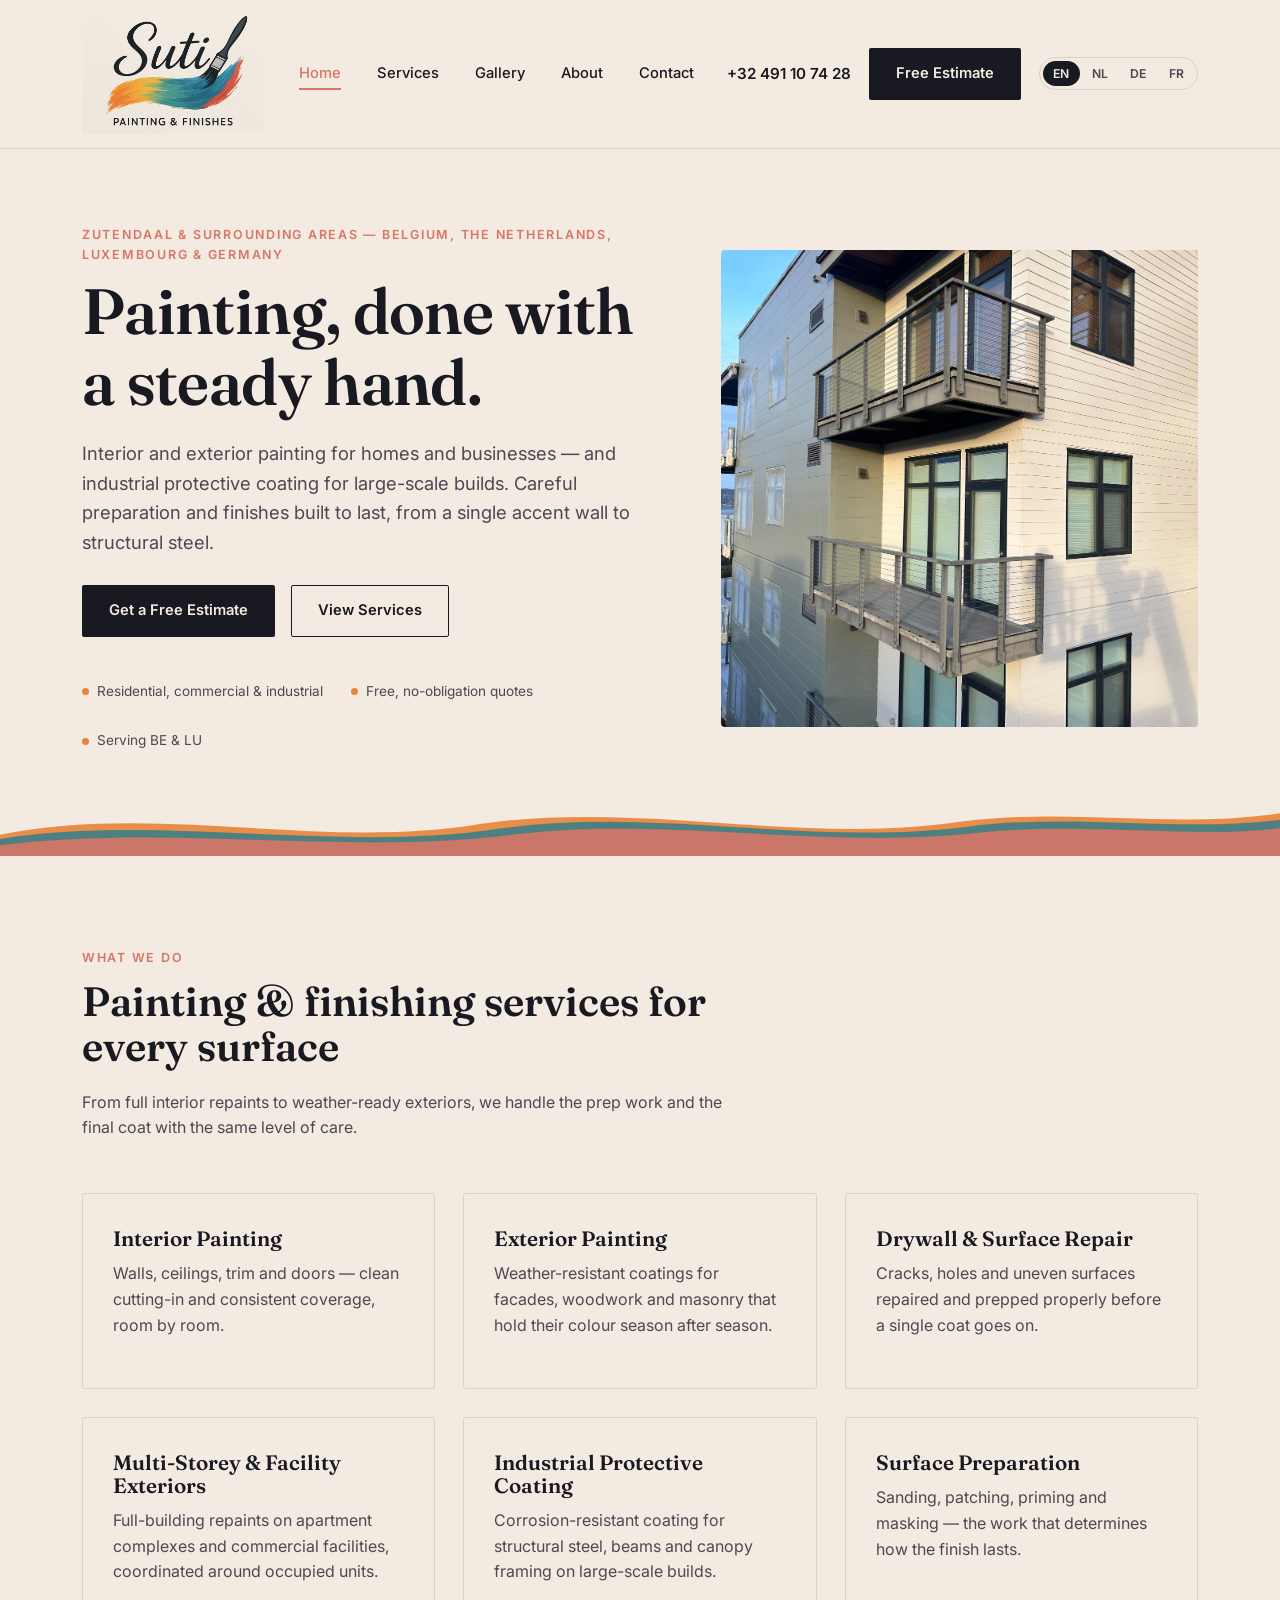
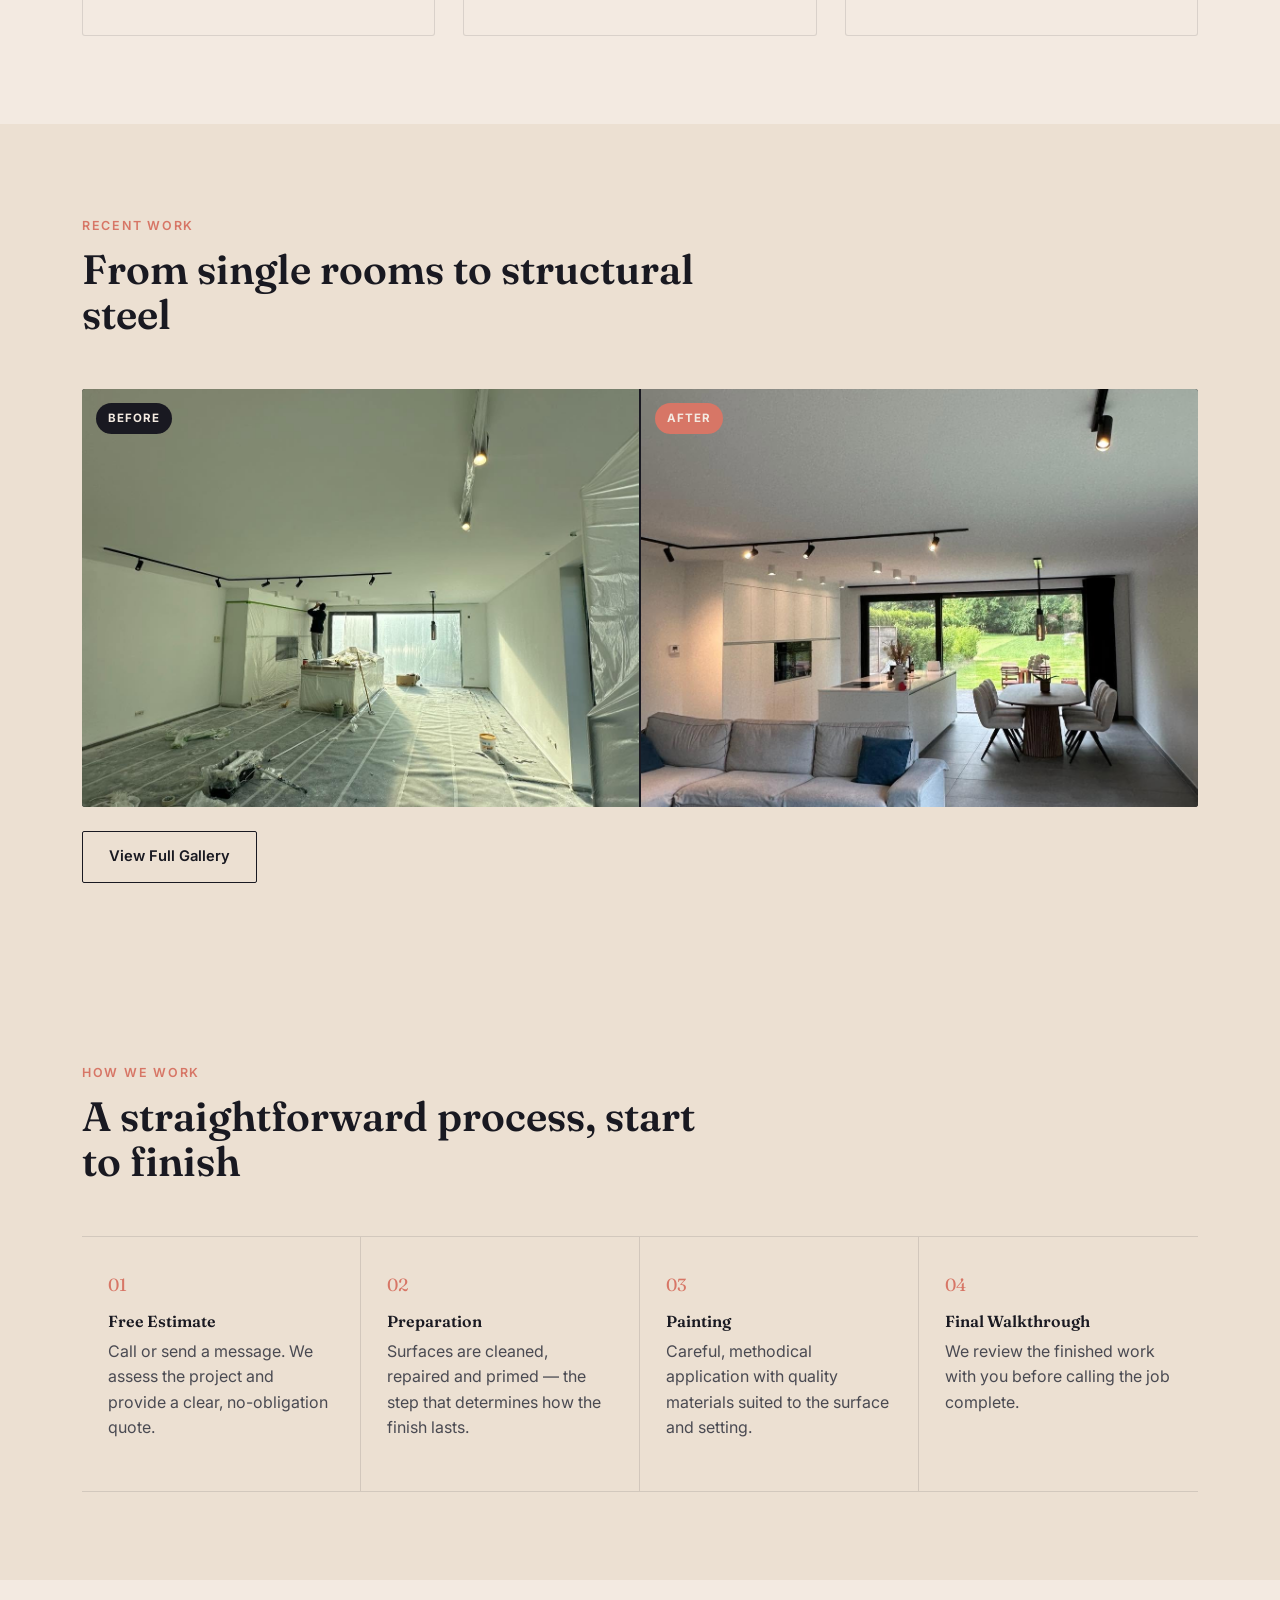
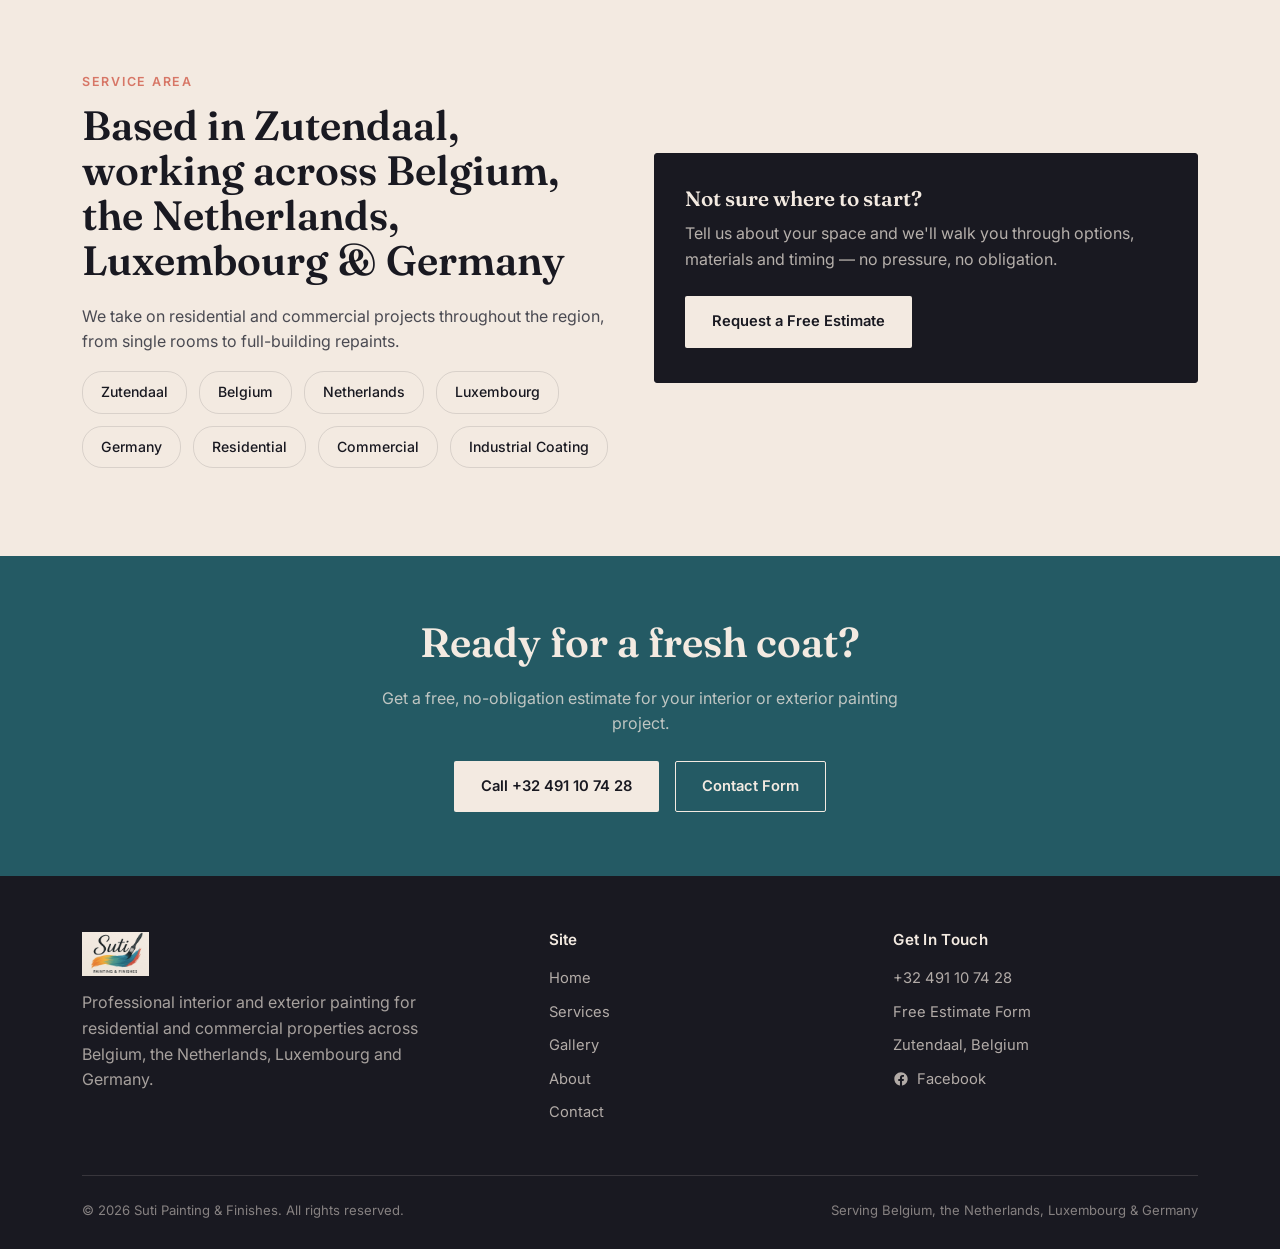
==== index.html @ 933b71c2 "Add files via upload" ====
<!DOCTYPE html>
<html lang="en">
<head>
<meta charset="UTF-8">
<meta name="viewport" content="width=device-width, initial-scale=1.0">
<title data-i18n-title="home.title">Suti Painting & Finishes | Interior & Exterior Painters, Zutendaal</title>
<meta name="description" content="Suti Painting & Finishes provides professional interior and exterior painting for homes and businesses across Belgium, the Netherlands, Luxembourg and Germany. Free estimates." data-i18n-meta-desc="home.metaDescription">
<link rel="stylesheet" href="style.css">
</head>
<body>

<header class="site-header">
  <div class="wrap">
    <a class="brand" href="index.html">
      <img src="assets/logo.jpg" alt="Suti Painting & Finishes logo" style="height:120px;">
    </a>
    <button class="menu-toggle" aria-label="Toggle menu"><span></span><span></span><span></span></button>
    <nav class="main-nav">
      <a href="index.html" class="active" data-i18n="nav.home">Home</a>
      <a href="services.html" data-i18n="nav.services">Services</a>
      <a href="gallery.html" data-i18n="nav.gallery">Gallery</a>
      <a href="about.html" data-i18n="nav.about">About</a>
      <a href="contact.html" data-i18n="nav.contact">Contact</a>
    </nav>
    <div class="header-cta">
      <a class="phone-link" href="tel:+32491107428">+32 491 10 74 28</a>
      <a class="btn btn-primary" href="contact.html" data-i18n="header.freeEstimate">Free Estimate</a>
      <div class="lang-switcher"></div>
    </div>
  </div>
</header>

<section class="hero">
  <div class="wrap">
    <div class="hero-copy">
      <span class="eyebrow" data-i18n="home.hero.eyebrow">Zutendaal &amp; Surrounding Areas &mdash; Belgium, the Netherlands, Luxembourg &amp; Germany</span>
      <h1 data-i18n="home.hero.title">Painting, done with a steady hand.</h1>
      <p class="lead" data-i18n="home.hero.lead">Interior and exterior painting for homes and businesses &mdash; and industrial protective coating for large-scale builds. Careful preparation and finishes built to last, from a single accent wall to structural steel.</p>
      <div class="hero-ctas">
        <a class="btn btn-primary" href="contact.html" data-i18n="home.hero.ctaPrimary">Get a Free Estimate</a>
        <a class="btn btn-ghost" href="services.html" data-i18n="home.hero.ctaGhost">View Services</a>
      </div>
      <div class="hero-badges">
        <div class="hero-badge"><span class="dot"></span><span data-i18n="home.hero.badge1">Residential, commercial &amp; industrial</span></div>
        <div class="hero-badge"><span class="dot"></span><span data-i18n="home.hero.badge2">Free, no-obligation quotes</span></div>
        <div class="hero-badge"><span class="dot"></span><span data-i18n="home.hero.badge3">Serving BE &amp; LU</span></div>
      </div>
    </div>
    <div class="hero-art">
      <img src="assets/gallery/commercial1-after.jpg" alt="Finished multi-storey commercial building exterior painted by Suti Painting & Finishes" style="width:100%; height:100%; object-fit:cover;">
    </div>
  </div>
</section>

<div class="stroke-divider">
  <svg viewBox="0 0 1200 60" preserveAspectRatio="none" xmlns="http://www.w3.org/2000/svg">
    <path d="M0,40 C150,10 300,55 450,30 C600,8 750,50 900,28 C1000,14 1100,35 1200,20 L1200,60 L0,60 Z" fill="#E98339" opacity="0.9"/>
    <path d="M0,44 C150,20 320,58 470,34 C620,14 760,52 910,32 C1010,20 1110,38 1200,26 L1200,60 L0,60 Z" fill="#347E8B" opacity="0.85"/>
    <path d="M0,50 C160,30 330,60 480,40 C630,22 770,55 920,38 C1015,28 1115,44 1200,34 L1200,60 L0,60 Z" fill="#D77666" opacity="0.9"/>
  </svg>
</div>

<section class="section">
  <div class="wrap">
    <div class="section-head">
      <span class="eyebrow" data-i18n="home.services.eyebrow">What We Do</span>
      <h2 data-i18n="home.services.title">Painting &amp; finishing services for every surface</h2>
      <p data-i18n="home.services.lead">From full interior repaints to weather-ready exteriors, we handle the prep work and the final coat with the same level of care.</p>
    </div>
    <div class="grid-3">
      <div class="card">
        <span class="swatch teal"></span>
        <h3 data-i18n="home.services.card1.title">Interior Painting</h3>
        <p data-i18n="home.services.card1.desc">Walls, ceilings, trim and doors &mdash; clean cutting-in and consistent coverage, room by room.</p>
      </div>
      <div class="card">
        <span class="swatch gold"></span>
        <h3 data-i18n="home.services.card2.title">Exterior Painting</h3>
        <p data-i18n="home.services.card2.desc">Weather-resistant coatings for facades, woodwork and masonry that hold their colour season after season.</p>
      </div>
      <div class="card">
        <span class="swatch terracotta"></span>
        <h3 data-i18n="home.services.card3.title">Drywall &amp; Surface Repair</h3>
        <p data-i18n="home.services.card3.desc">Cracks, holes and uneven surfaces repaired and prepped properly before a single coat goes on.</p>
      </div>
      <div class="card">
        <span class="swatch teal"></span>
        <h3 data-i18n="home.services.card4.title">Multi-Storey &amp; Facility Exteriors</h3>
        <p data-i18n="home.services.card4.desc">Full-building repaints on apartment complexes and commercial facilities, coordinated around occupied units.</p>
      </div>
      <div class="card">
        <span class="swatch gold"></span>
        <h3 data-i18n="home.services.card5.title">Industrial Protective Coating</h3>
        <p data-i18n="home.services.card5.desc">Corrosion-resistant coating for structural steel, beams and canopy framing on large-scale builds.</p>
      </div>
      <div class="card">
        <span class="swatch terracotta"></span>
        <h3 data-i18n="home.services.card6.title">Surface Preparation</h3>
        <p data-i18n="home.services.card6.desc">Sanding, patching, priming and masking &mdash; the work that determines how the finish lasts.</p>
      </div>
    </div>
  </div>
</section>

<section class="section bg-cream2">
  <div class="wrap">
    <div class="section-head">
      <span class="eyebrow" data-i18n="home.recentWork.eyebrow">Recent Work</span>
      <h2 data-i18n="home.recentWork.title">From single rooms to structural steel</h2>
    </div>
    <div class="ba-pair" style="margin-bottom:0;">
      <div class="ba-item before">
        <span class="ba-tag" data-i18n="home.recentWork.before">Before</span>
        <img src="assets/gallery/interior1-before.jpg" alt="Open-plan living room before interior painting">
      </div>
      <div class="ba-item after">
        <span class="ba-tag" data-i18n="home.recentWork.after">After</span>
        <img src="assets/gallery/interior1-after.jpg" alt="Open-plan living room after interior painting, finished white walls and ceiling">
      </div>
    </div>
    <div style="margin-top:24px;">
      <a class="btn btn-ghost" href="gallery.html" data-i18n="home.recentWork.cta">View Full Gallery</a>
    </div>
  </div>
</section>

<section class="section bg-cream2">
  <div class="wrap">
    <div class="section-head">
      <span class="eyebrow" data-i18n="home.process.eyebrow">How We Work</span>
      <h2 data-i18n="home.process.title">A straightforward process, start to finish</h2>
    </div>
    <div class="steps">
      <div class="step">
        <div class="step-num">01</div>
        <h4 data-i18n="home.process.step1.title">Free Estimate</h4>
        <p data-i18n="home.process.step1.desc">Call or send a message. We assess the project and provide a clear, no-obligation quote.</p>
      </div>
      <div class="step">
        <div class="step-num">02</div>
        <h4 data-i18n="home.process.step2.title">Preparation</h4>
        <p data-i18n="home.process.step2.desc">Surfaces are cleaned, repaired and primed &mdash; the step that determines how the finish lasts.</p>
      </div>
      <div class="step">
        <div class="step-num">03</div>
        <h4 data-i18n="home.process.step3.title">Painting</h4>
        <p data-i18n="home.process.step3.desc">Careful, methodical application with quality materials suited to the surface and setting.</p>
      </div>
      <div class="step">
        <div class="step-num">04</div>
        <h4 data-i18n="home.process.step4.title">Final Walkthrough</h4>
        <p data-i18n="home.process.step4.desc">We review the finished work with you before calling the job complete.</p>
      </div>
    </div>
  </div>
</section>

<section class="section">
  <div class="wrap">
    <div class="grid-2" style="align-items:center;">
      <div>
        <span class="eyebrow" data-i18n="home.area.eyebrow">Service Area</span>
        <h2 data-i18n="home.area.title">Based in Zutendaal, working across Belgium, the Netherlands, Luxembourg &amp; Germany</h2>
        <p data-i18n="home.area.lead">We take on residential and commercial projects throughout the region, from single rooms to full-building repaints.</p>
        <div class="tag-list">
          <span class="tag" data-i18n="home.area.tag.zutendaal">Zutendaal</span>
          <span class="tag" data-i18n="home.area.tag.belgium">Belgium</span>
          <span class="tag" data-i18n="home.area.tag.netherlands">Netherlands</span>
          <span class="tag" data-i18n="home.area.tag.luxembourg">Luxembourg</span>
          <span class="tag" data-i18n="home.area.tag.germany">Germany</span>
          <span class="tag" data-i18n="home.area.tag.residential">Residential</span>
          <span class="tag" data-i18n="home.area.tag.commercial">Commercial</span>
          <span class="tag" data-i18n="home.area.tag.industrial">Industrial Coating</span>
        </div>
      </div>
      <div>
        <div class="card" style="background:var(--ink); border-color:var(--ink);">
          <h3 style="color:var(--cream);" data-i18n="home.area.card.title">Not sure where to start?</h3>
          <p style="color:rgba(243,234,225,0.72);" data-i18n="home.area.card.desc">Tell us about your space and we'll walk you through options, materials and timing &mdash; no pressure, no obligation.</p>
          <a class="btn btn-primary" style="background:var(--cream); color:var(--ink); margin-top:8px;" href="contact.html" data-i18n="home.area.card.cta">Request a Free Estimate</a>
        </div>
      </div>
    </div>
  </div>
</section>

<section class="cta-band">
  <div class="wrap">
    <h2 data-i18n="home.ctaBand.title">Ready for a fresh coat?</h2>
    <p data-i18n="home.ctaBand.lead">Get a free, no-obligation estimate for your interior or exterior painting project.</p>
    <div class="hero-ctas" style="justify-content:center; margin-top:24px;">
      <a class="btn btn-primary" href="tel:+32491107428" data-i18n="home.ctaBand.call">Call +32 491 10 74 28</a>
      <a class="btn btn-ghost" style="border-color:var(--cream); color:var(--cream);" href="contact.html" data-i18n="home.ctaBand.form">Contact Form</a>
    </div>
  </div>
</section>

<footer>
  <div class="wrap">
    <div class="footer-grid">
      <div>
        <div class="footer-brand">
          <img src="assets/logo.jpg" alt="Suti Painting & Finishes logo">
        </div>
        <p style="color:rgba(243,234,225,0.65); max-width:34ch;" data-i18n="footer.tagline">Professional interior and exterior painting for residential and commercial properties across Belgium, the Netherlands, Luxembourg and Germany.</p>
      </div>
      <div>
        <h4 data-i18n="footer.siteHeading">Site</h4>
        <a href="index.html" data-i18n="nav.home">Home</a>
        <a href="services.html" data-i18n="nav.services">Services</a>
        <a href="gallery.html" data-i18n="nav.gallery">Gallery</a>
        <a href="about.html" data-i18n="nav.about">About</a>
        <a href="contact.html" data-i18n="nav.contact">Contact</a>
      </div>
      <div>
        <h4 data-i18n="footer.contactHeading">Get In Touch</h4>
        <a href="tel:+32491107428">+32 491 10 74 28</a>
        <a href="contact.html" data-i18n="footer.freeEstimateForm">Free Estimate Form</a>
        <a href="#" data-i18n="footer.location">Zutendaal, Belgium</a>
        <a href="https://www.facebook.com/people/Suti-Painting-finishes/61576815487585/" target="_blank" rel="noopener" style="display:inline-flex; align-items:center; gap:8px;">
          <svg width="16" height="16" viewBox="0 0 24 24" fill="currentColor" style="flex-shrink:0;"><path d="M22 12c0-5.52-4.48-10-10-10S2 6.48 2 12c0 4.99 3.66 9.13 8.44 9.88v-6.99h-2.54V12h2.54V9.8c0-2.5 1.49-3.89 3.78-3.89 1.09 0 2.24.2 2.24.2v2.46h-1.26c-1.24 0-1.63.77-1.63 1.56V12h2.78l-.44 2.89h-2.34v6.99C18.34 21.13 22 16.99 22 12z"/></svg>
          Facebook
        </a>
      </div>
    </div>
    <div class="footer-bottom">
      <span data-i18n="footer.rights">&copy; 2026 Suti Painting &amp; Finishes. All rights reserved.</span>
      <span data-i18n="footer.servingArea">Serving Belgium, the Netherlands, Luxembourg &amp; Germany</span>
    </div>
  </div>
</footer>

<script src="translations.js"></script>
<script src="i18n.js"></script>
<script src="script.js"></script>
</body>
</html>
---- style.css ----
@import url('https://fonts.googleapis.com/css2?family=Fraunces:opsz,wght@9..144,400;9..144,500;9..144,600;9..144,700&family=Inter:wght@400;500;600;700&display=swap');

:root{
  --cream: #F3EAE1;
  --cream-2: #ECE0D2;
  --ink: #191921;
  --ink-soft: #4A4A52;
  --teal: #347E8B;
  --teal-deep: #245A64;
  --gold: #E98339;
  --terracotta: #D77666;
  --line: rgba(25,25,33,0.12);
  --radius: 2px;
  --max: 1180px;
}

*{box-sizing:border-box;}
html{scroll-behavior:smooth;}
body{
  margin:0;
  background:var(--cream);
  color:var(--ink);
  font-family:'Inter', sans-serif;
  font-size:16px;
  line-height:1.6;
  -webkit-font-smoothing:antialiased;
}

img{max-width:100%;display:block;}

h1,h2,h3,h4{
  font-family:'Fraunces', serif;
  font-weight:600;
  line-height:1.1;
  margin:0 0 0.5em 0;
  color:var(--ink);
}

h1{font-size:clamp(2.4rem, 5vw, 4.2rem); font-weight:600; letter-spacing:-0.01em;}
h2{font-size:clamp(1.8rem, 3.2vw, 2.6rem);}
h3{font-size:1.3rem;}

p{margin:0 0 1em 0; color:var(--ink-soft);}

a{color:inherit; text-decoration:none;}

.eyebrow{
  font-family:'Inter', sans-serif;
  font-size:0.78rem;
  font-weight:600;
  letter-spacing:0.14em;
  text-transform:uppercase;
  color:var(--terracotta);
  display:inline-block;
  margin-bottom:0.9em;
}

.wrap{
  max-width:var(--max);
  margin:0 auto;
  padding:0 32px;
}

/* ---------- Header ---------- */
.site-header{
  position:sticky;
  top:0;
  z-index:100;
  background:rgba(243,234,225,0.92);
  backdrop-filter: blur(10px);
  border-bottom:1px solid var(--line);
}
.site-header .wrap{
  display:flex;
  align-items:center;
  justify-content:space-between;
  padding-top:14px;
  padding-bottom:14px;
}
.brand{
  display:flex;
  align-items:center;
  gap:12px;
}
.brand img{height:52px; width:auto;}
.brand-word{
  font-family:'Fraunces', serif;
  font-size:1.3rem;
  font-weight:600;
}
.brand-word span{color:var(--terracotta);}

nav.main-nav{
  display:flex;
  align-items:center;
  gap:36px;
}
nav.main-nav a{
  font-size:0.92rem;
  font-weight:500;
  color:var(--ink);
  position:relative;
  padding:4px 0;
}
nav.main-nav a::after{
  content:'';
  position:absolute;
  left:0; bottom:0;
  width:0%;
  height:2px;
  background:var(--terracotta);
  transition:width .25s ease;
}
nav.main-nav a:hover::after,
nav.main-nav a.active::after{
  width:100%;
}
nav.main-nav a.active{color:var(--terracotta);}

.header-cta{
  display:flex;
  align-items:center;
  gap:18px;
}
.phone-link{
  font-weight:600;
  font-size:0.95rem;
  white-space:nowrap;
}

/* ---------- Language switcher ---------- */
.lang-switcher{
  display:flex;
  align-items:center;
  gap:2px;
  border:1px solid var(--line);
  border-radius:20px;
  padding:3px;
}
.lang-btn{
  background:none;
  border:none;
  cursor:pointer;
  font-family:'Inter', sans-serif;
  font-size:0.76rem;
  font-weight:600;
  letter-spacing:0.02em;
  color:var(--ink-soft);
  padding:5px 10px;
  border-radius:16px;
  transition: background .18s ease, color .18s ease;
}
.lang-btn:hover{color:var(--ink);}
.lang-btn.active{
  background:var(--ink);
  color:var(--cream);
}

.menu-toggle{
  display:none;
  background:none;
  border:none;
  cursor:pointer;
  padding:6px;
}
.menu-toggle span{
  display:block;
  width:24px;
  height:2px;
  background:var(--ink);
  margin:5px 0;
}

/* ---------- Buttons ---------- */
.btn{
  display:inline-flex;
  align-items:center;
  gap:8px;
  padding:13px 26px;
  border-radius:var(--radius);
  font-weight:600;
  font-size:0.92rem;
  border:1.5px solid transparent;
  cursor:pointer;
  transition: transform .18s ease, box-shadow .18s ease, background .18s ease, color .18s ease;
}
.btn-primary{
  background:var(--ink);
  color:var(--cream);
}
.btn-primary:hover{
  background:var(--terracotta);
  transform:translateY(-1px);
}
.btn-ghost{
  background:transparent;
  border-color:var(--ink);
  color:var(--ink);
}
.btn-ghost:hover{
  border-color:var(--terracotta);
  color:var(--terracotta);
}
.btn-block{width:100%; justify-content:center;}

/* ---------- Brushstroke divider (signature element) ---------- */
.stroke-divider{
  width:100%;
  height:auto;
  display:block;
  margin:0;
}
.stroke-divider svg{width:100%; height:auto; display:block;}

/* ---------- Hero ---------- */
.hero{
  padding:76px 0 40px;
  position:relative;
  overflow:hidden;
}
.hero .wrap{
  display:grid;
  grid-template-columns:1.1fr 0.9fr;
  gap:56px;
  align-items:center;
}
.hero h1{margin-bottom:0.35em;}
.hero .lead{
  font-size:1.15rem;
  max-width:46ch;
}
.hero-ctas{
  display:flex;
  gap:16px;
  margin-top:28px;
  flex-wrap:wrap;
}
.hero-badges{
  display:flex;
  gap:28px;
  margin-top:44px;
  flex-wrap:wrap;
}
.hero-badge{
  font-size:0.85rem;
  color:var(--ink-soft);
  display:flex;
  align-items:center;
  gap:8px;
}
.hero-badge .dot{
  width:7px;height:7px;border-radius:50%;
  background:var(--gold);
  flex-shrink:0;
}
.hero-art{
  position:relative;
  aspect-ratio:1/1;
  border-radius:4px;
  overflow:hidden;
  background:linear-gradient(135deg, var(--cream-2), var(--cream));
  display:flex;
  align-items:center;
  justify-content:center;
}
.hero-art img{
  width:78%;
}

/* ---------- Section rhythm ---------- */
.section{padding:88px 0;}
.section.tight{padding:64px 0;}
.section-head{
  max-width:640px;
  margin-bottom:52px;
}
.section-head.center{margin-left:auto; margin-right:auto; text-align:center;}

.bg-ink{background:var(--ink); color:var(--cream);}
.bg-ink h2, .bg-ink h3{color:var(--cream);}
.bg-ink p{color:rgba(243,234,225,0.72);}
.bg-cream2{background:var(--cream-2);}

/* ---------- Service cards ---------- */
.grid-3{
  display:grid;
  grid-template-columns:repeat(3, 1fr);
  gap:28px;
}
.grid-2{
  display:grid;
  grid-template-columns:repeat(2, 1fr);
  gap:28px;
}
.card{
  background:var(--cream);
  border:1px solid var(--line);
  padding:34px 30px;
  border-radius:3px;
  transition: transform .2s ease, box-shadow .2s ease, border-color .2s ease;
}
.card:hover{
  transform:translateY(-4px);
  box-shadow:0 18px 40px rgba(25,25,33,0.08);
  border-color:transparent;
}
.card .num{
  font-family:'Fraunces', serif;
  font-size:0.85rem;
  color:var(--terracotta);
  font-weight:600;
  letter-spacing:0.08em;
  margin-bottom:14px;
  display:block;
}
.swatch{
  width:38px; height:38px;
  border-radius:50%;
  margin-bottom:20px;
}
.swatch.teal{background:var(--teal);}
.swatch.gold{background:var(--gold);}
.swatch.terracotta{background:var(--terracotta);}

/* ---------- Process / steps ---------- */
.steps{
  counter-reset:step;
  display:grid;
  grid-template-columns:repeat(4,1fr);
  gap:0;
  border-top:1px solid var(--line);
  border-bottom:1px solid var(--line);
}
.step{
  padding:34px 26px;
  border-right:1px solid var(--line);
}
.step:last-child{border-right:none;}
.step .step-num{
  font-family:'Fraunces', serif;
  color:var(--terracotta);
  font-size:1.1rem;
  margin-bottom:14px;
}

/* ---------- Area / list ---------- */
.tag-list{
  display:flex;
  flex-wrap:wrap;
  gap:12px;
}
.tag{
  padding:9px 18px;
  border:1px solid var(--line);
  border-radius:20px;
  font-size:0.88rem;
  font-weight:500;
}

/* ---------- CTA band ---------- */
.cta-band{
  background:var(--teal-deep);
  color:var(--cream);
  padding:64px 0;
  text-align:center;
}
.cta-band h2{color:var(--cream);}
.cta-band p{color:rgba(243,234,225,0.75); max-width:52ch; margin-left:auto; margin-right:auto;}
.cta-band .btn-primary{background:var(--cream); color:var(--ink);}
.cta-band .btn-primary:hover{background:var(--gold); color:var(--ink);}

/* ---------- Footer ---------- */
footer{
  background:var(--ink);
  color:rgba(243,234,225,0.7);
  padding:56px 0 28px;
}
.footer-grid{
  display:grid;
  grid-template-columns:1.4fr 1fr 1fr;
  gap:40px;
  padding-bottom:40px;
  border-bottom:1px solid rgba(243,234,225,0.14);
}
.footer-grid h4{color:var(--cream); font-size:0.95rem; margin-bottom:18px; font-family:'Inter'; font-weight:600; letter-spacing:0.02em;}
.footer-grid a{
  display:block;
  color:rgba(243,234,225,0.7);
  font-size:0.92rem;
  margin-bottom:10px;
}
.footer-grid a:hover{color:var(--gold);}
.footer-brand{display:flex; align-items:center; gap:12px; margin-bottom:14px;}
.footer-brand img{height:44px;}
.footer-brand span{font-family:'Fraunces', serif; font-size:1.15rem; color:var(--cream);}
.footer-bottom{
  padding-top:24px;
  display:flex;
  justify-content:space-between;
  font-size:0.82rem;
  color:rgba(243,234,225,0.5);
  flex-wrap:wrap;
  gap:10px;
}

/* ---------- Page hero (interior pages) ---------- */
.page-hero{
  padding:64px 0 56px;
}
.page-hero .eyebrow{margin-bottom:0.6em;}
.page-hero p.lead{max-width:60ch; font-size:1.08rem;}

/* ---------- Gallery ---------- */
.gallery-grid{
  display:grid;
  grid-template-columns:repeat(3, 1fr);
  gap:20px;
}
.gallery-grid .g-item{
  grid-column: span 1;
}
.gallery-grid .g-item.wide{grid-column: span 2;}
.g-tile{
  aspect-ratio:4/3;
  border-radius:3px;
  display:flex;
  flex-direction:column;
  align-items:center;
  justify-content:center;
  gap:10px;
  position:relative;
  overflow:hidden;
  border:1px solid var(--line);
}
.g-tile .g-icon{
  width:34px; height:34px;
  opacity:0.55;
}
.g-tile span{
  font-size:0.82rem;
  color:var(--ink-soft);
  font-weight:500;
}
.g-tile.t1{background:linear-gradient(135deg, #E9DDCB, #F3EAE1);}
.g-tile.t2{background:linear-gradient(135deg, #DCEAEA, #F3EAE1);}
.g-tile.t3{background:linear-gradient(135deg, #F3DCD2, #F3EAE1);}
.g-tile.t4{background:linear-gradient(135deg, #F0DDBF, #F3EAE1);}

/* ---------- Before/After project cards ---------- */
.project-category{
  margin-bottom:64px;
}
.project-category:last-child{margin-bottom:0;}
.category-head{
  display:flex;
  align-items:baseline;
  justify-content:space-between;
  gap:20px;
  margin-bottom:28px;
  padding-bottom:16px;
  border-bottom:2px solid var(--ink);
  flex-wrap:wrap;
}
.category-head h2{margin-bottom:0;}
.category-head .count{
  font-size:0.85rem;
  color:var(--ink-soft);
  font-weight:500;
}
.ba-pair{
  display:grid;
  grid-template-columns:1fr 1fr;
  gap:2px;
  margin-bottom:16px;
  border-radius:3px;
  overflow:hidden;
  background:var(--ink);
}
.ba-item{position:relative;}
.ba-item img{
  width:100%;
  height:100%;
  object-fit:cover;
  aspect-ratio:4/3;
  display:block;
}
.ba-tag{
  position:absolute;
  top:14px; left:14px;
  background:var(--ink);
  color:var(--cream);
  font-size:0.72rem;
  font-weight:700;
  letter-spacing:0.08em;
  text-transform:uppercase;
  padding:6px 12px;
  border-radius:20px;
}
.ba-item.after .ba-tag{background:var(--terracotta);}
.ba-caption{
  font-size:0.92rem;
  color:var(--ink-soft);
  margin-bottom:0;
}

/* ---------- About page ---------- */
.about-hero-grid{
  display:grid;
  grid-template-columns: 0.85fr 1.15fr;
  gap:56px;
  align-items:center;
}
.stat-row{
  display:grid;
  grid-template-columns:repeat(3,1fr);
  gap:24px;
  margin-top:36px;
}
.stat{
  padding-top:18px;
  border-top:2px solid var(--terracotta);
}
.stat .num{
  font-family:'Fraunces', serif;
  font-size:2.4rem;
  font-weight:600;
  display:block;
}
.stat .label{
  font-size:0.85rem;
  color:var(--ink-soft);
}

.value-list{
  display:flex;
  flex-direction:column;
  gap:0;
}
.value-item{
  display:grid;
  grid-template-columns:80px 1fr;
  gap:24px;
  padding:28px 0;
  border-bottom:1px solid var(--line);
}
.value-item:first-child{border-top:1px solid var(--line);}
.value-item .v-mark{
  font-family:'Fraunces', serif;
  font-size:1.6rem;
  color:var(--terracotta);
}

/* ---------- Contact page ---------- */
.contact-grid{
  display:grid;
  grid-template-columns: 1fr 1fr;
  gap:60px;
  align-items:start;
}
.contact-info-item{
  display:flex;
  gap:18px;
  padding:22px 0;
  border-bottom:1px solid var(--line);
}
.contact-info-item:first-child{border-top:1px solid var(--line);}
.contact-info-item .ic{
  width:22px; height:22px;
  color:var(--terracotta);
  flex-shrink:0;
  margin-top:2px;
}
.contact-info-item h4{font-size:0.95rem; margin-bottom:4px;}
.contact-info-item p{margin:0; font-size:0.92rem;}

.form-field{margin-bottom:20px;}
.form-field label{
  display:block;
  font-size:0.85rem;
  font-weight:600;
  margin-bottom:8px;
}
.form-field input,
.form-field select,
.form-field textarea{
  width:100%;
  padding:13px 16px;
  border:1.5px solid var(--line);
  border-radius:2px;
  font-family:'Inter', sans-serif;
  font-size:0.95rem;
  background:var(--cream);
  color:var(--ink);
  resize:vertical;
}
.form-field input:focus,
.form-field select:focus,
.form-field textarea:focus{
  outline:none;
  border-color:var(--terracotta);
}
.form-row{
  display:grid;
  grid-template-columns:1fr 1fr;
  gap:18px;
}
.form-note{
  font-size:0.8rem;
  color:var(--ink-soft);
  margin-top:14px;
}

/* ---------- Focus visibility ---------- */
a:focus-visible, button:focus-visible, input:focus-visible, textarea:focus-visible, select:focus-visible{
  outline:2px solid var(--terracotta);
  outline-offset:2px;
}

/* ---------- Reduced motion ---------- */
@media (prefers-reduced-motion: reduce){
  html{scroll-behavior:auto;}
  *{transition:none !important; animation:none !important;}
}

/* ---------- Responsive ---------- */
@media (max-width: 980px){
  .hero .wrap{grid-template-columns:1fr; gap:40px;}
  .hero-art{max-width:420px; margin:0 auto;}
  .grid-3{grid-template-columns:1fr 1fr;}
  .steps{grid-template-columns:1fr 1fr;}
  .step{border-bottom:1px solid var(--line);}
  .about-hero-grid{grid-template-columns:1fr;}
  .contact-grid{grid-template-columns:1fr;}
  .footer-grid{grid-template-columns:1fr 1fr;}
  .gallery-grid{grid-template-columns:repeat(2,1fr);}
  .gallery-grid .g-item.wide{grid-column:span 2;}
  .brand img{height:85px; width:auto;}
}

@media (max-width: 720px){
  nav.main-nav{
    position:absolute;
    top:100%; left:0; right:0;
    background:var(--cream);
    flex-direction:column;
    align-items:flex-start;
    padding:24px 32px 32px;
    gap:20px;
    border-bottom:1px solid var(--line);
    transform:translateY(-130%);
    transition:transform .3s ease;
    z-index:99;
  }
  nav.main-nav.open{transform:translateY(0);}
  .menu-toggle{display:block;}
  .header-cta .phone-link{display:none;}
  .lang-btn{padding:5px 8px; font-size:0.72rem;}
  .brand img{height:60px !important; width:auto !important; max-width:none !important;}
  .grid-3{grid-template-columns:1fr;}
  .grid-2{grid-template-columns:1fr;}
  .steps{grid-template-columns:1fr;}
  .step{border-right:none;}
  .footer-grid{grid-template-columns:1fr; gap:28px;}
  .footer-bottom{flex-direction:column;}
  .form-row{grid-template-columns:1fr;}
  .gallery-grid{grid-template-columns:1fr 1fr;}
  .stat-row{grid-template-columns:1fr;}
  .value-item{grid-template-columns:50px 1fr;}
  .ba-pair{grid-template-columns:1fr;}
  .category-head{flex-direction:column; align-items:flex-start; gap:6px;}
}
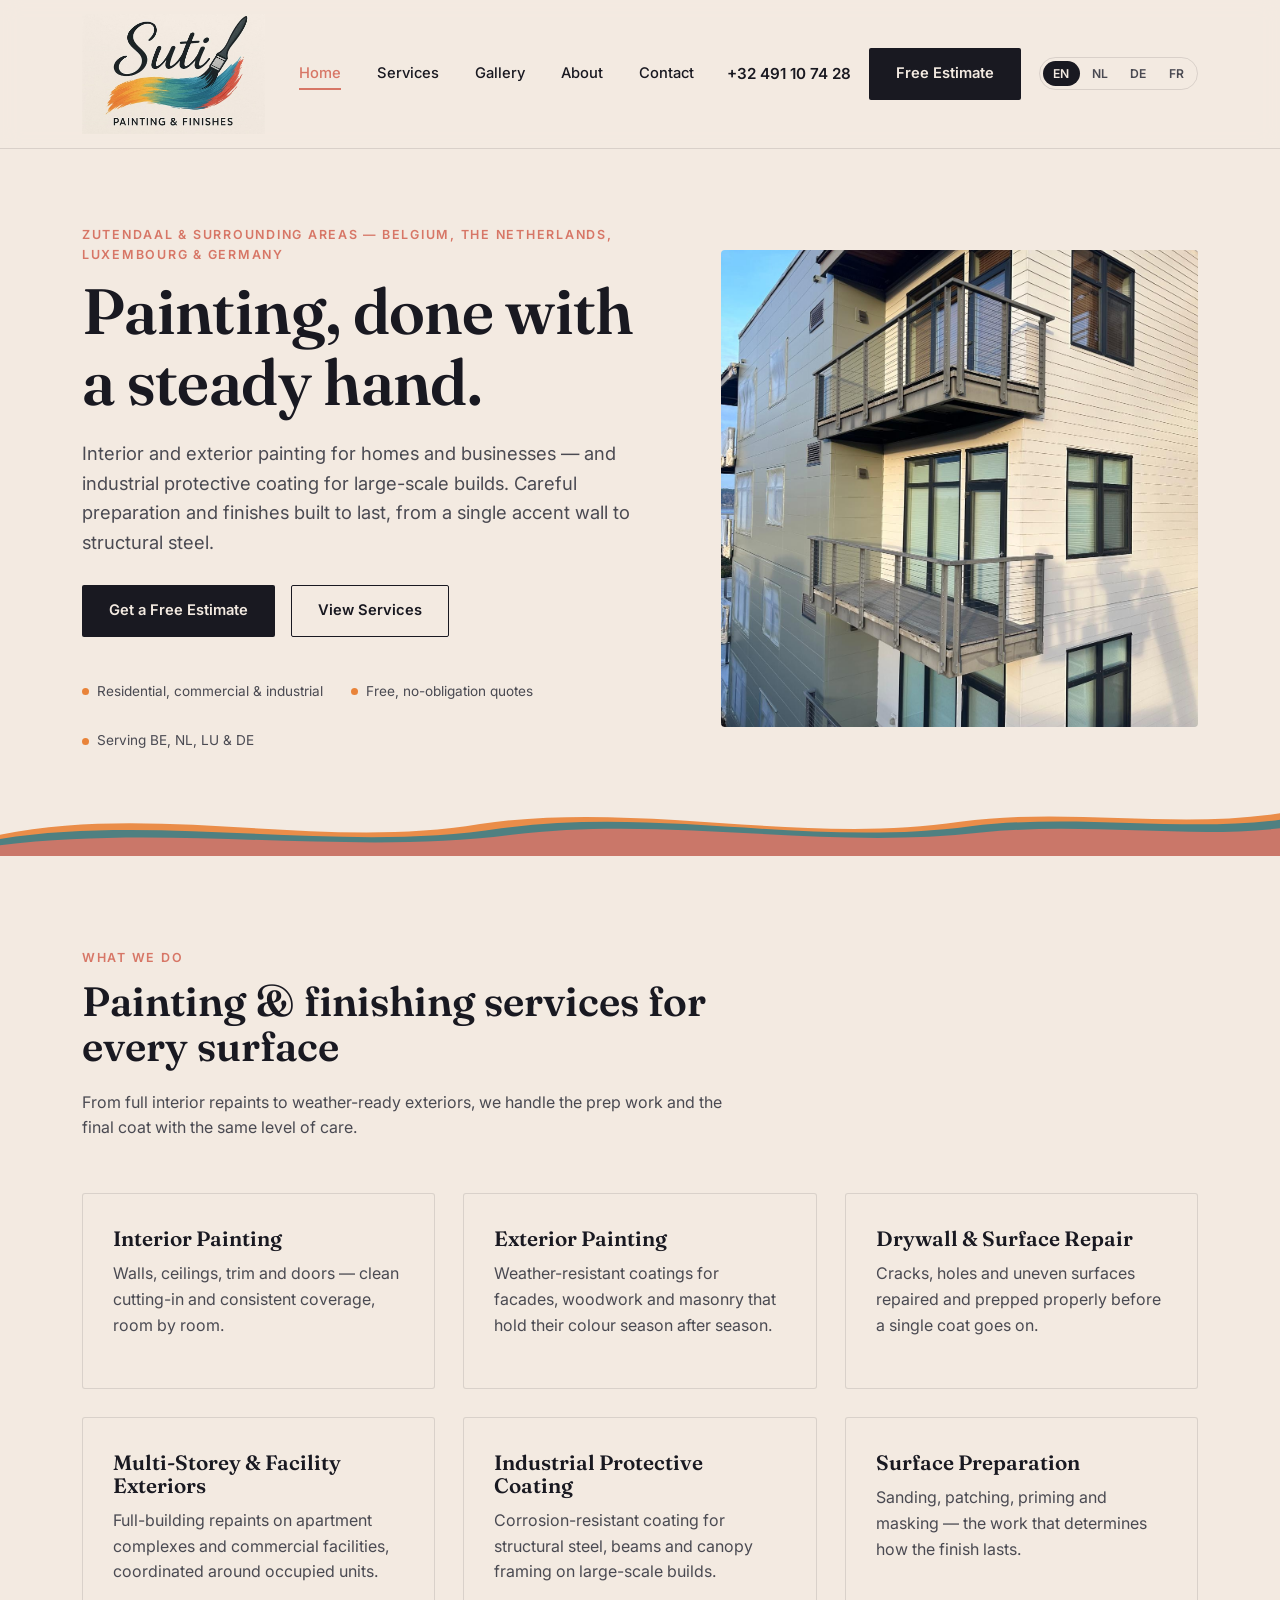
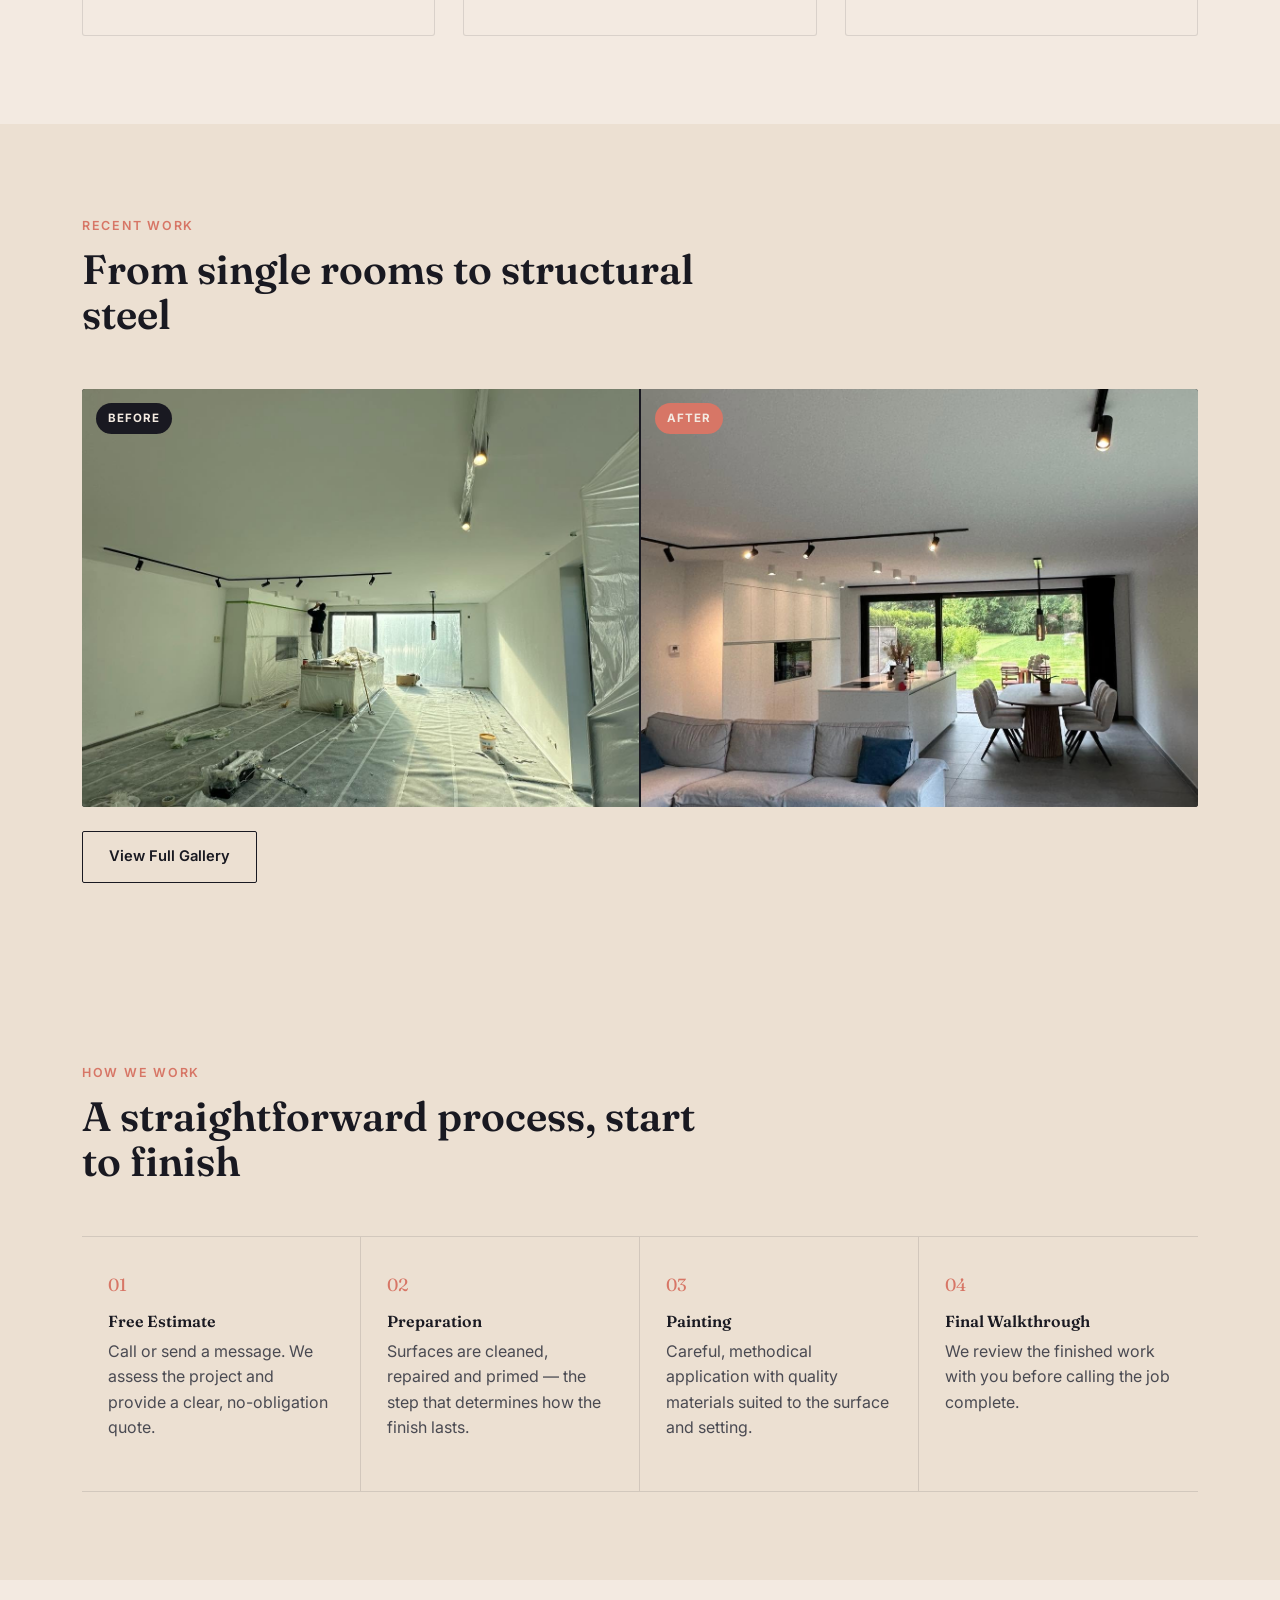
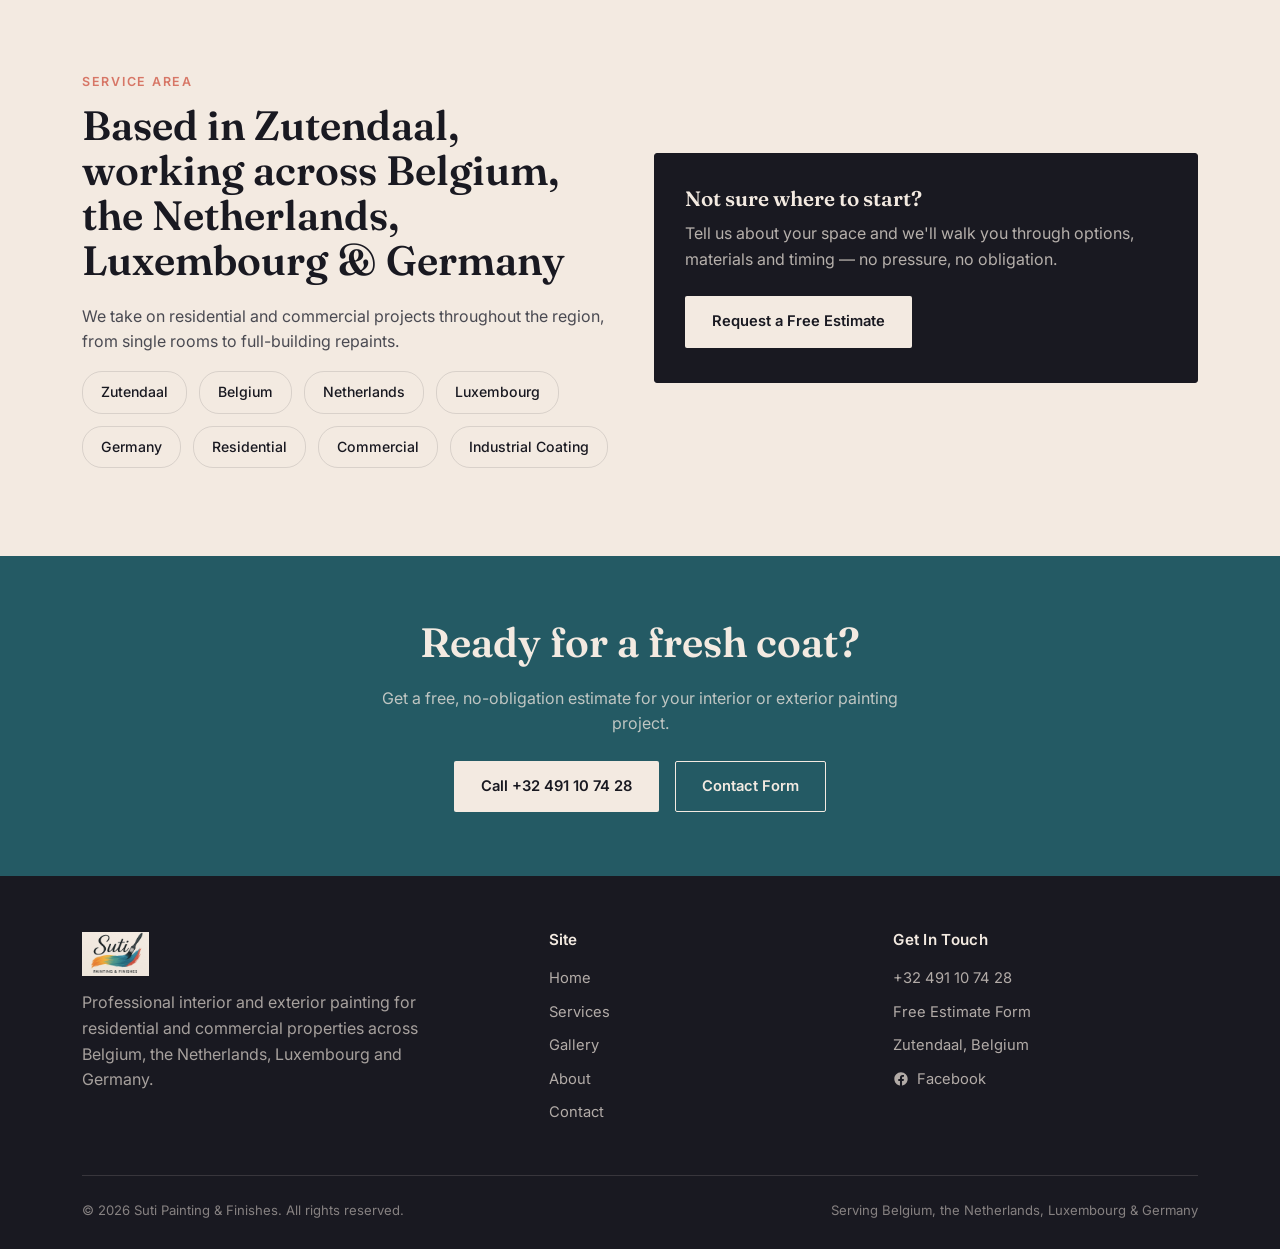
==== commit bcf8e336: "Add files via upload" ====
--- a/index.html
+++ b/index.html
@@ -43,7 +43,7 @@
       <div class="hero-badges">
         <div class="hero-badge"><span class="dot"></span><span data-i18n="home.hero.badge1">Residential, commercial &amp; industrial</span></div>
         <div class="hero-badge"><span class="dot"></span><span data-i18n="home.hero.badge2">Free, no-obligation quotes</span></div>
-        <div class="hero-badge"><span class="dot"></span><span data-i18n="home.hero.badge3">Serving BE &amp; LU</span></div>
+        <div class="hero-badge"><span class="dot"></span><span data-i18n="home.hero.badge3">Serving BE, NL, LU &amp; DE</span></div>
       </div>
     </div>
     <div class="hero-art">
--- a/style.css
+++ b/style.css
@@ -80,6 +80,7 @@
 .brand{
   display:flex;
   align-items:center;
+  flex-shrink:0;
   gap:12px;
 }
 .brand img{height:52px; width:auto;}
@@ -654,7 +655,10 @@
   nav.main-nav.open{transform:translateY(0);}
   .menu-toggle{display:block;}
   .header-cta .phone-link{display:none;}
+  .header-cta{gap:10px;}
+  .header-cta .btn-primary{padding:9px 14px; font-size:0.82rem;}
   .lang-btn{padding:5px 8px; font-size:0.72rem;}
+  .site-header .wrap{padding-left:20px; padding-right:20px;}
   .brand img{height:60px !important; width:auto !important; max-width:none !important;}
   .grid-3{grid-template-columns:1fr;}
   .grid-2{grid-template-columns:1fr;}
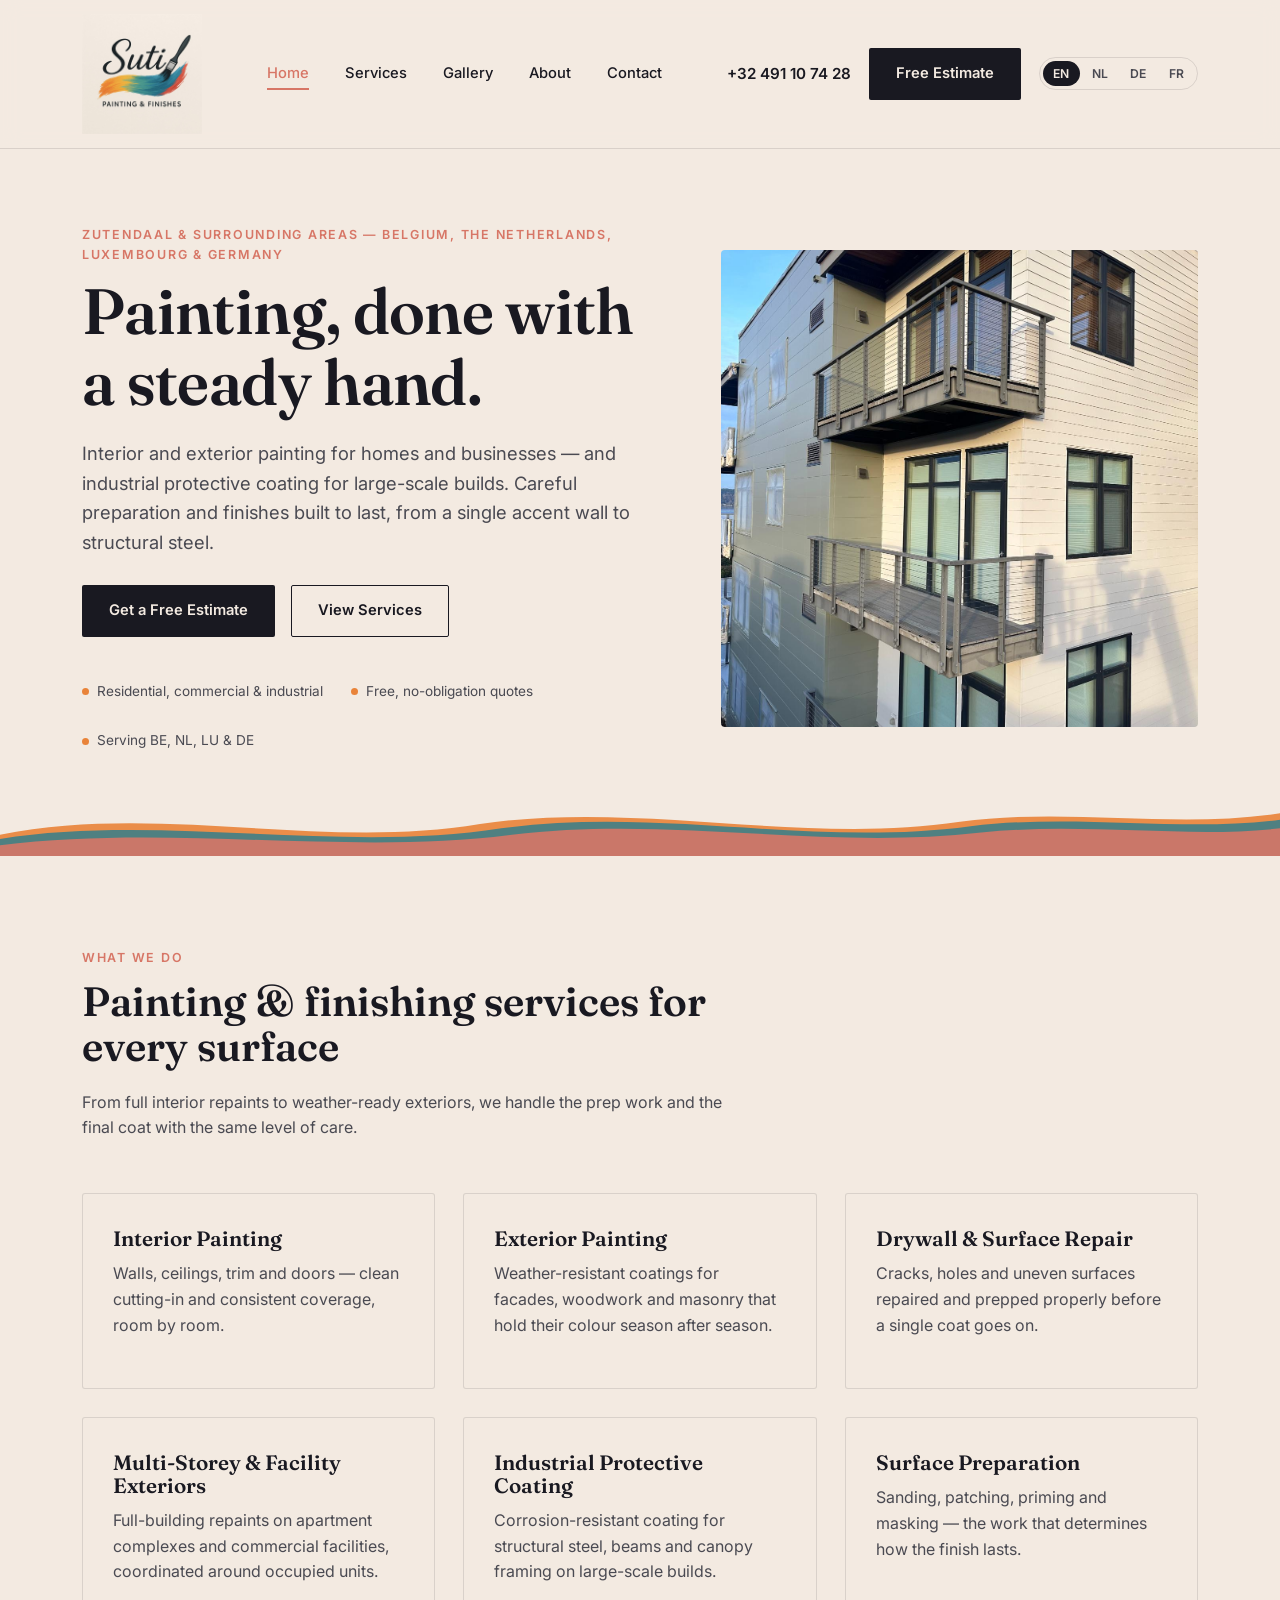
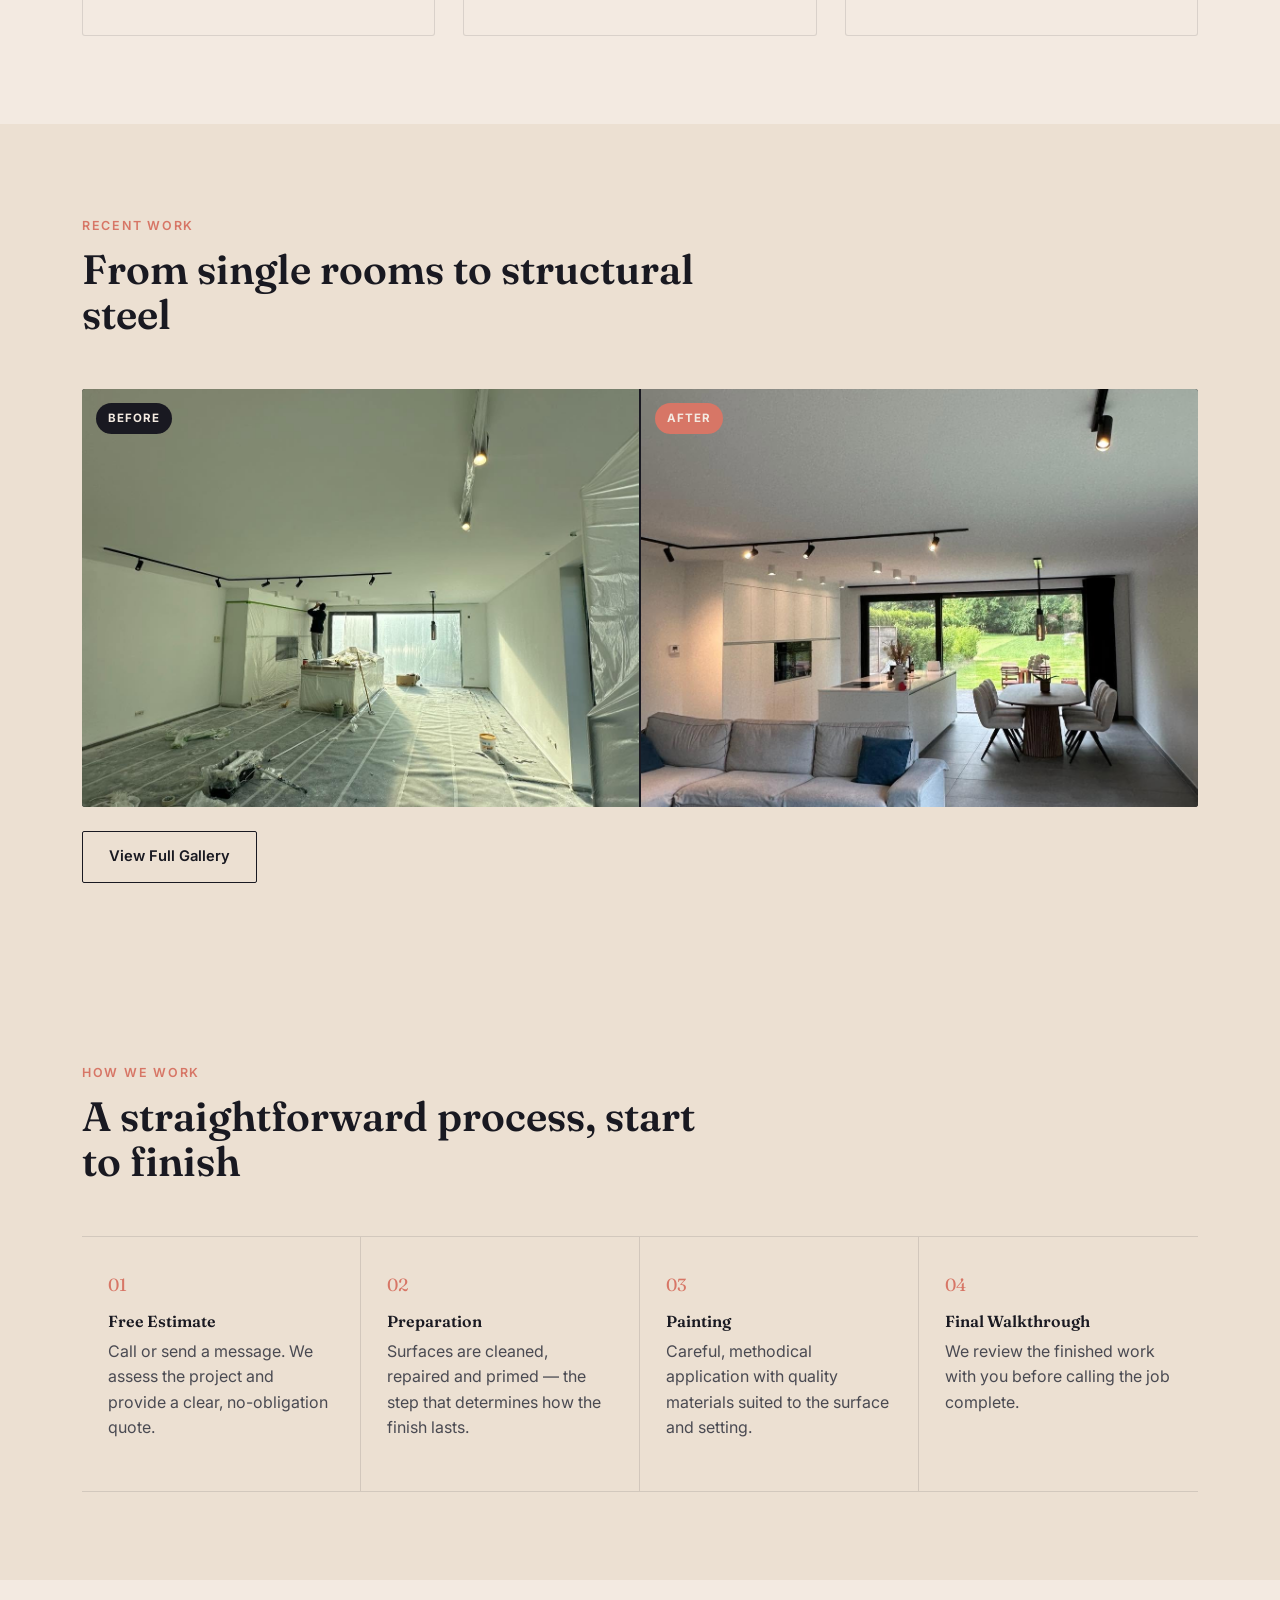
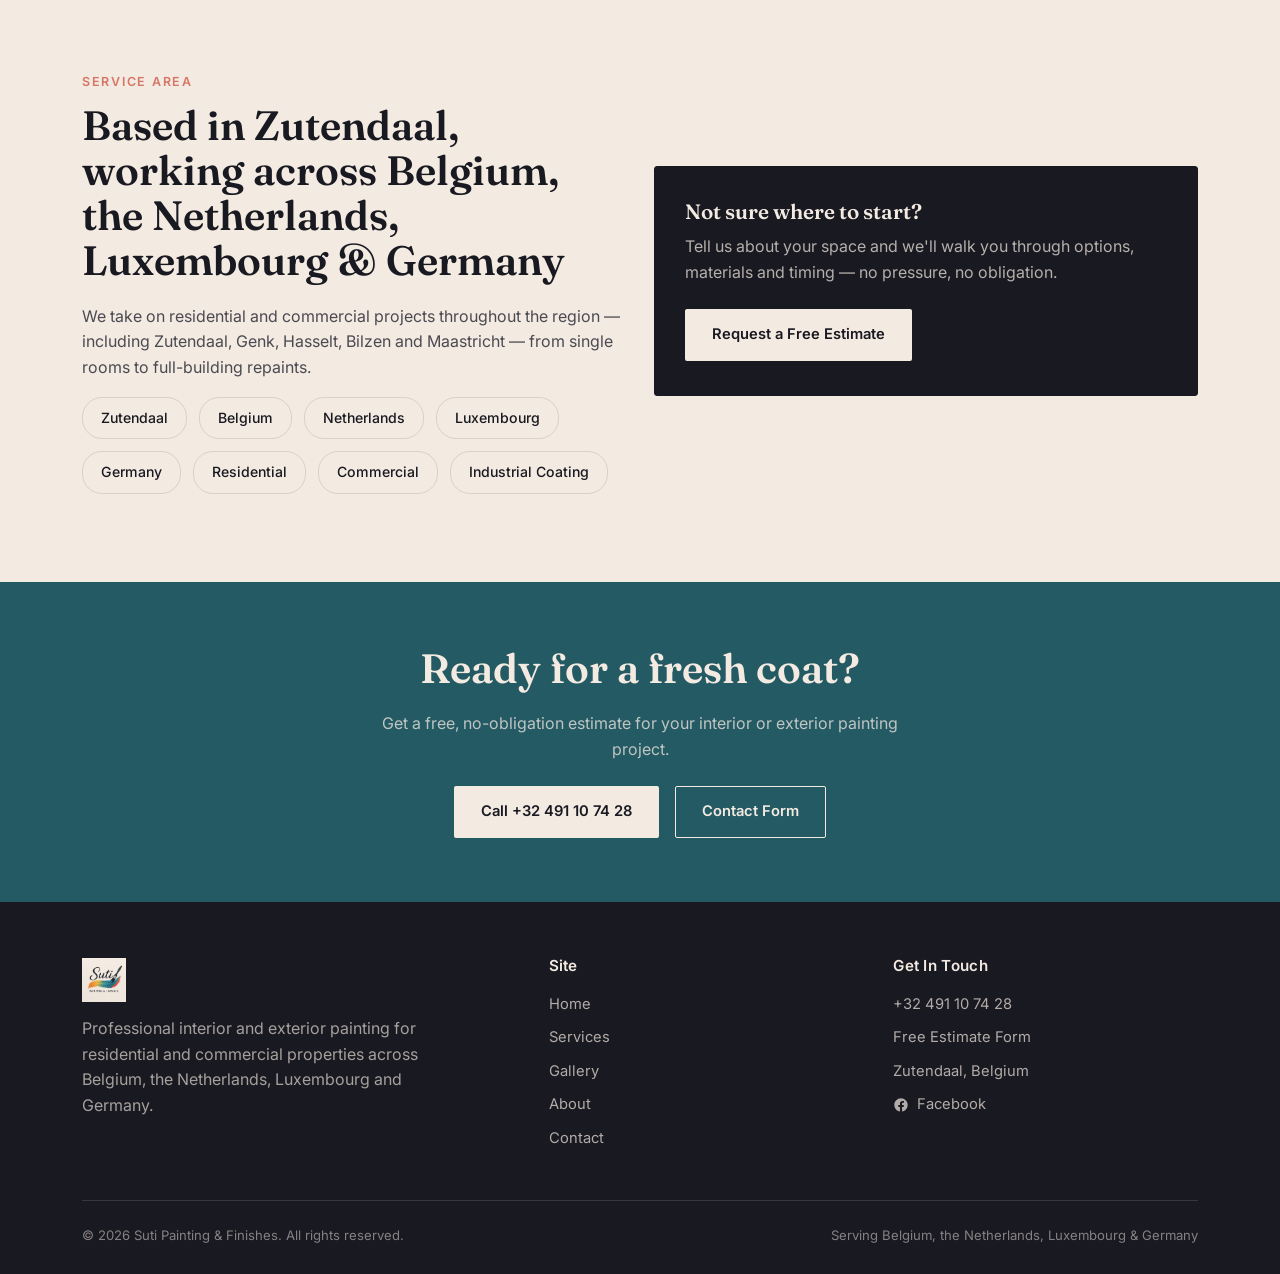
==== commit d08ee778: "Add files via upload" ====
--- a/index.html
+++ b/index.html
@@ -4,7 +4,7 @@
 <meta charset="UTF-8">
 <meta name="viewport" content="width=device-width, initial-scale=1.0">
 <title data-i18n-title="home.title">Suti Painting & Finishes | Interior & Exterior Painters, Zutendaal</title>
-<meta name="description" content="Suti Painting & Finishes provides professional interior and exterior painting for homes and businesses across Belgium, the Netherlands, Luxembourg and Germany. Free estimates." data-i18n-meta-desc="home.metaDescription">
+<meta name="description" content="Suti Painting & Finishes provides professional interior and exterior painting for homes and businesses in Zutendaal, Genk, Hasselt and across Belgium, the Netherlands, Luxembourg and Germany. Free estimates." data-i18n-meta-desc="home.metaDescription">
 <link rel="stylesheet" href="style.css">
 </head>
 <body>
@@ -161,7 +161,7 @@
       <div>
         <span class="eyebrow" data-i18n="home.area.eyebrow">Service Area</span>
         <h2 data-i18n="home.area.title">Based in Zutendaal, working across Belgium, the Netherlands, Luxembourg &amp; Germany</h2>
-        <p data-i18n="home.area.lead">We take on residential and commercial projects throughout the region, from single rooms to full-building repaints.</p>
+        <p data-i18n="home.area.lead">We take on residential and commercial projects throughout the region — including Zutendaal, Genk, Hasselt, Bilzen and Maastricht — from single rooms to full-building repaints.</p>
         <div class="tag-list">
           <span class="tag" data-i18n="home.area.tag.zutendaal">Zutendaal</span>
           <span class="tag" data-i18n="home.area.tag.belgium">Belgium</span>
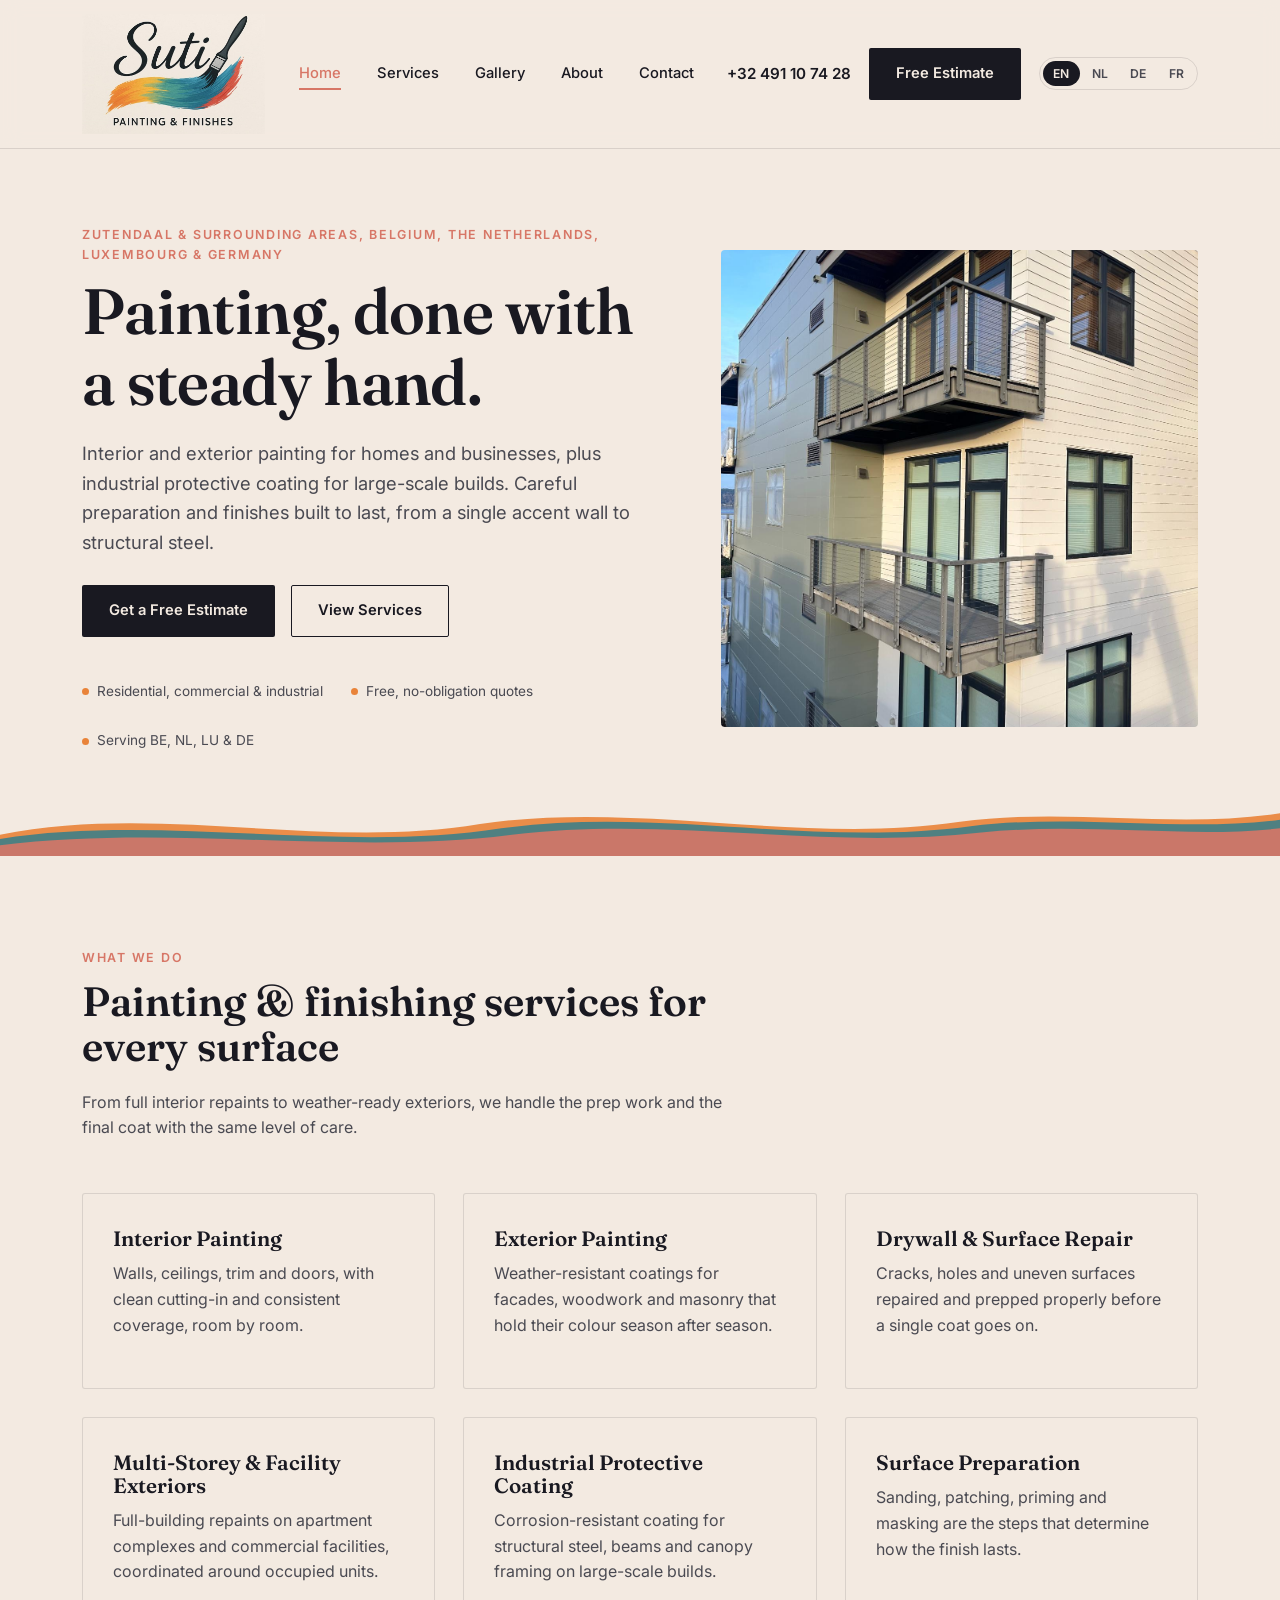
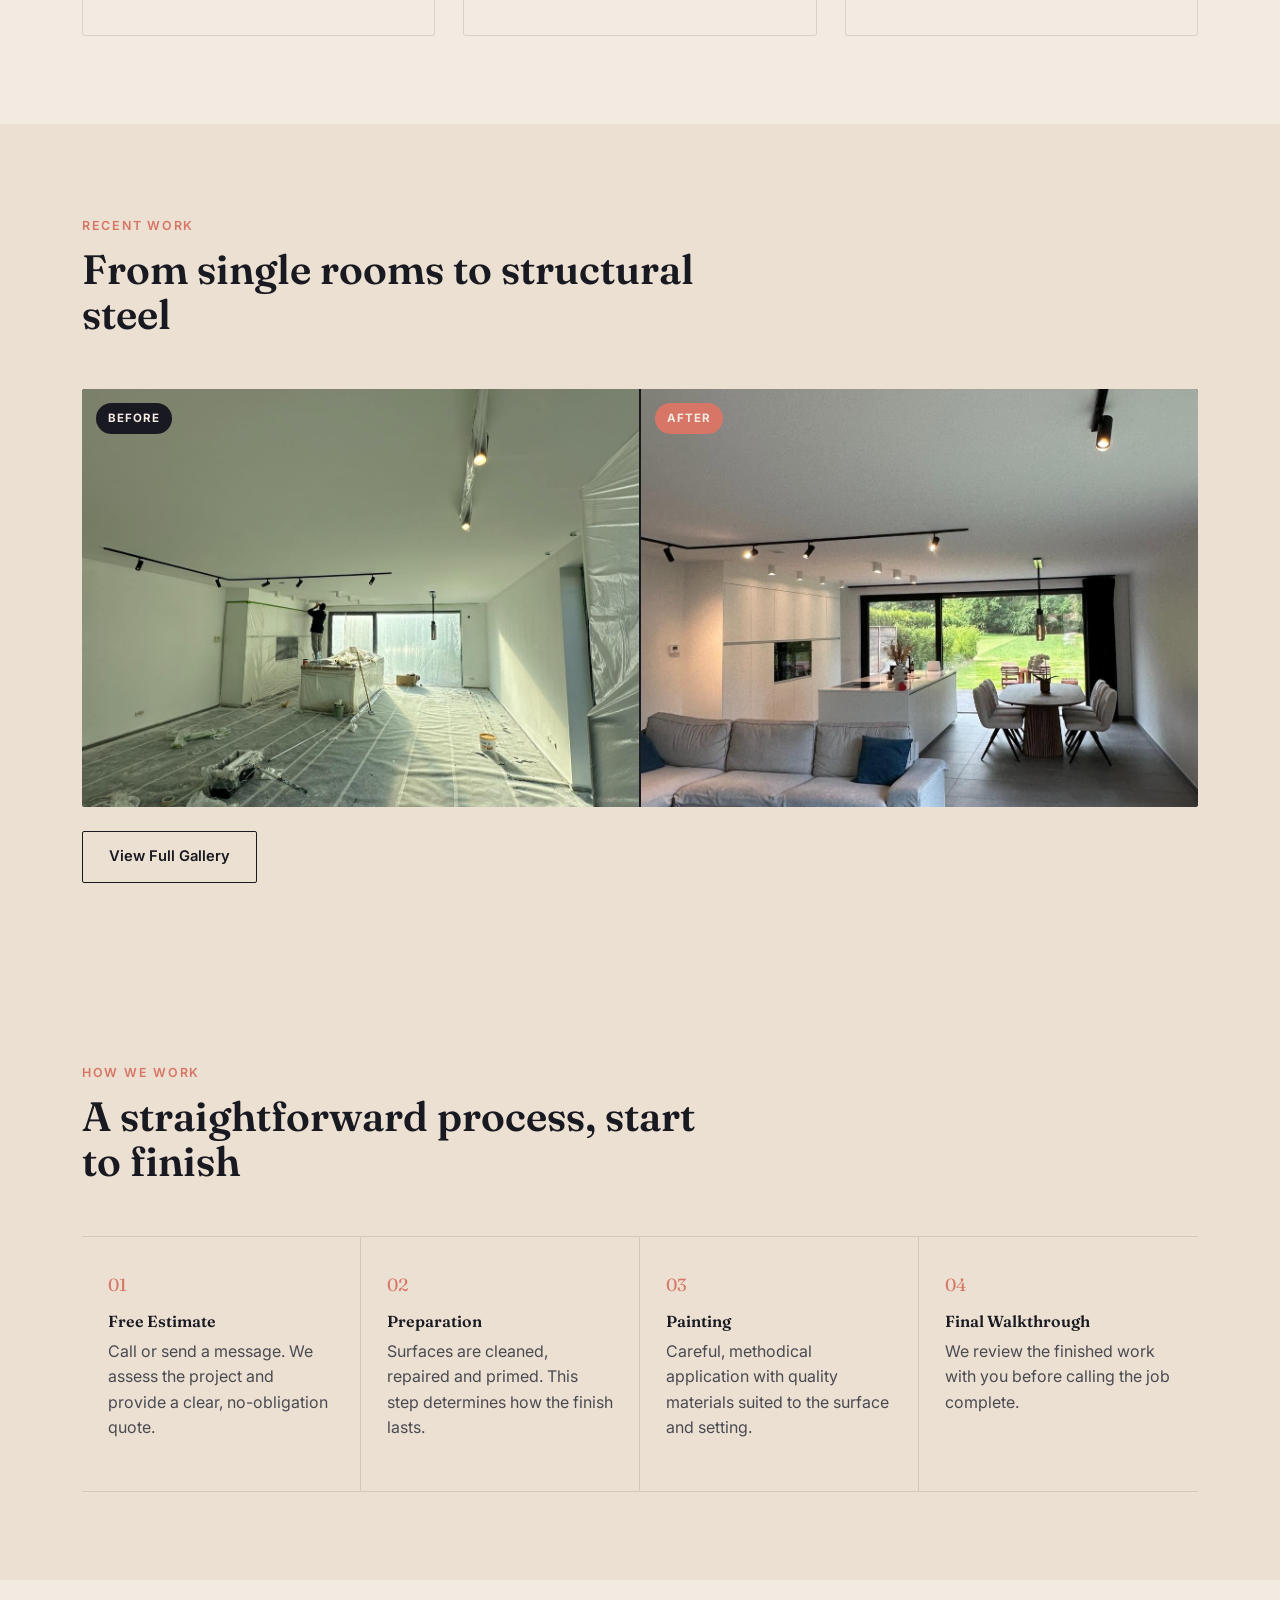
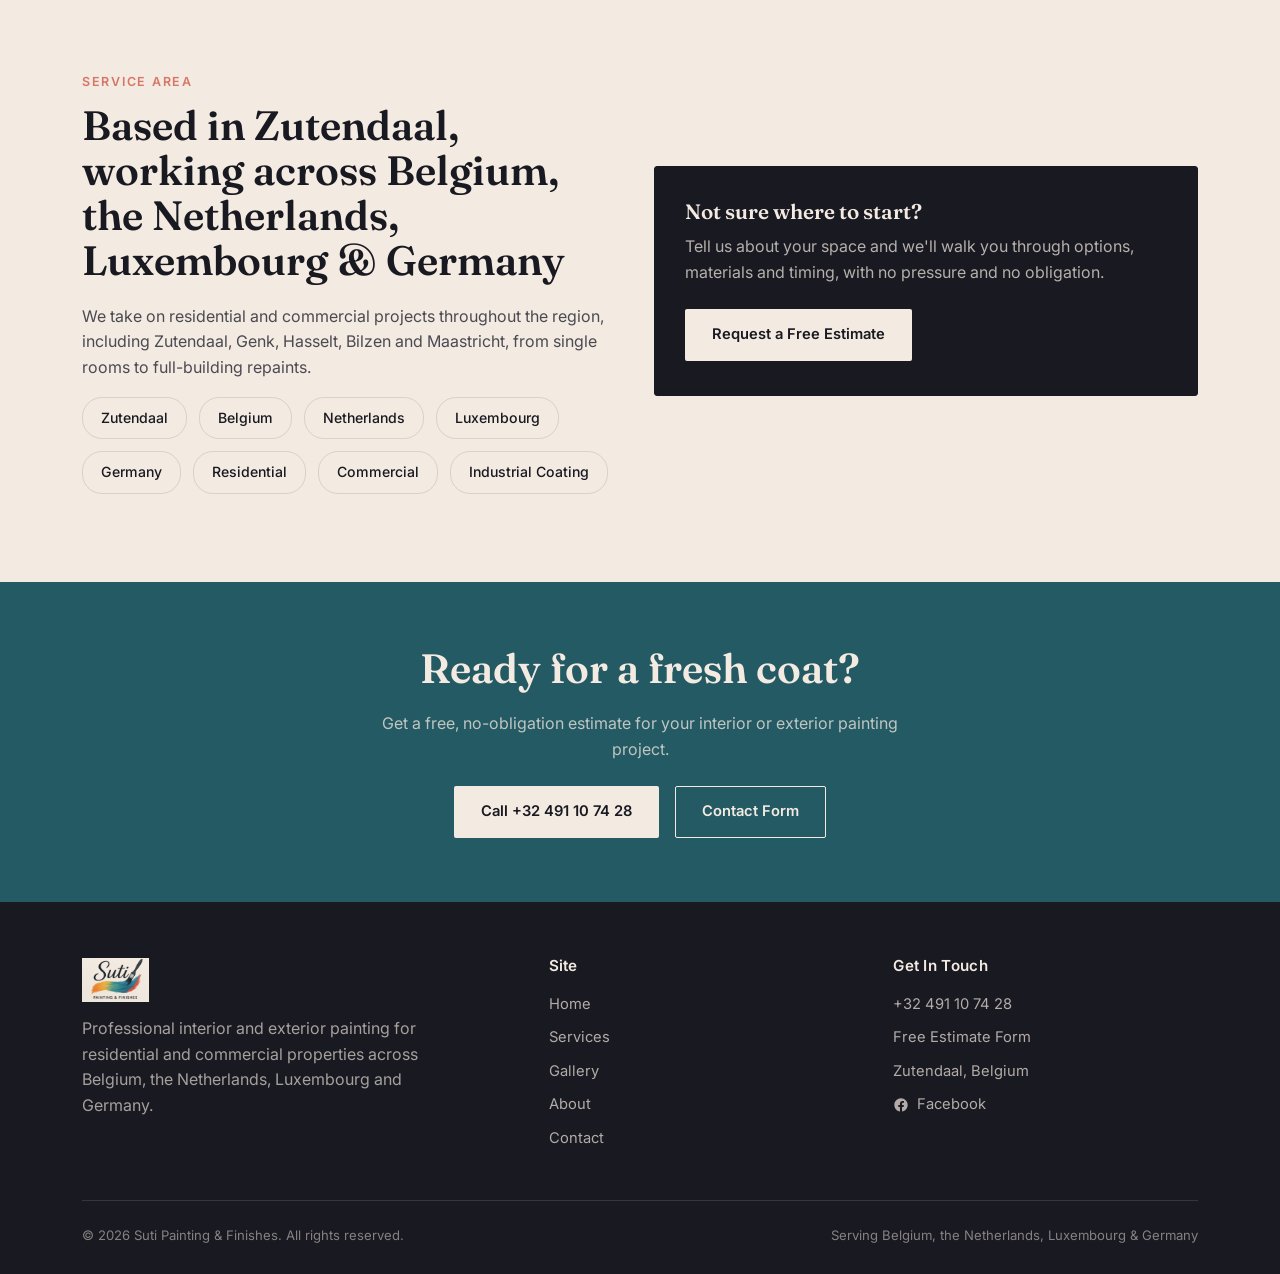
==== commit 515bf5de: "Add files via upload" ====
--- a/index.html
+++ b/index.html
@@ -33,9 +33,9 @@
 <section class="hero">
   <div class="wrap">
     <div class="hero-copy">
-      <span class="eyebrow" data-i18n="home.hero.eyebrow">Zutendaal &amp; Surrounding Areas &mdash; Belgium, the Netherlands, Luxembourg &amp; Germany</span>
+      <span class="eyebrow" data-i18n="home.hero.eyebrow">Zutendaal &amp; Surrounding Areas, Belgium, the Netherlands, Luxembourg &amp; Germany</span>
       <h1 data-i18n="home.hero.title">Painting, done with a steady hand.</h1>
-      <p class="lead" data-i18n="home.hero.lead">Interior and exterior painting for homes and businesses &mdash; and industrial protective coating for large-scale builds. Careful preparation and finishes built to last, from a single accent wall to structural steel.</p>
+      <p class="lead" data-i18n="home.hero.lead">Interior and exterior painting for homes and businesses, plus industrial protective coating for large-scale builds. Careful preparation and finishes built to last, from a single accent wall to structural steel.</p>
       <div class="hero-ctas">
         <a class="btn btn-primary" href="contact.html" data-i18n="home.hero.ctaPrimary">Get a Free Estimate</a>
         <a class="btn btn-ghost" href="services.html" data-i18n="home.hero.ctaGhost">View Services</a>
@@ -71,7 +71,7 @@
       <div class="card">
         <span class="swatch teal"></span>
         <h3 data-i18n="home.services.card1.title">Interior Painting</h3>
-        <p data-i18n="home.services.card1.desc">Walls, ceilings, trim and doors &mdash; clean cutting-in and consistent coverage, room by room.</p>
+        <p data-i18n="home.services.card1.desc">Walls, ceilings, trim and doors, with clean cutting-in and consistent coverage, room by room.</p>
       </div>
       <div class="card">
         <span class="swatch gold"></span>
@@ -96,7 +96,7 @@
       <div class="card">
         <span class="swatch terracotta"></span>
         <h3 data-i18n="home.services.card6.title">Surface Preparation</h3>
-        <p data-i18n="home.services.card6.desc">Sanding, patching, priming and masking &mdash; the work that determines how the finish lasts.</p>
+        <p data-i18n="home.services.card6.desc">Sanding, patching, priming and masking are the steps that determine how the finish lasts.</p>
       </div>
     </div>
   </div>
@@ -139,7 +139,7 @@
       <div class="step">
         <div class="step-num">02</div>
         <h4 data-i18n="home.process.step2.title">Preparation</h4>
-        <p data-i18n="home.process.step2.desc">Surfaces are cleaned, repaired and primed &mdash; the step that determines how the finish lasts.</p>
+        <p data-i18n="home.process.step2.desc">Surfaces are cleaned, repaired and primed. This step determines how the finish lasts.</p>
       </div>
       <div class="step">
         <div class="step-num">03</div>
@@ -161,7 +161,7 @@
       <div>
         <span class="eyebrow" data-i18n="home.area.eyebrow">Service Area</span>
         <h2 data-i18n="home.area.title">Based in Zutendaal, working across Belgium, the Netherlands, Luxembourg &amp; Germany</h2>
-        <p data-i18n="home.area.lead">We take on residential and commercial projects throughout the region — including Zutendaal, Genk, Hasselt, Bilzen and Maastricht — from single rooms to full-building repaints.</p>
+        <p data-i18n="home.area.lead">We take on residential and commercial projects throughout the region, including Zutendaal, Genk, Hasselt, Bilzen and Maastricht, from single rooms to full-building repaints.</p>
         <div class="tag-list">
           <span class="tag" data-i18n="home.area.tag.zutendaal">Zutendaal</span>
           <span class="tag" data-i18n="home.area.tag.belgium">Belgium</span>
@@ -176,7 +176,7 @@
       <div>
         <div class="card" style="background:var(--ink); border-color:var(--ink);">
           <h3 style="color:var(--cream);" data-i18n="home.area.card.title">Not sure where to start?</h3>
-          <p style="color:rgba(243,234,225,0.72);" data-i18n="home.area.card.desc">Tell us about your space and we'll walk you through options, materials and timing &mdash; no pressure, no obligation.</p>
+          <p style="color:rgba(243,234,225,0.72);" data-i18n="home.area.card.desc">Tell us about your space and we'll walk you through options, materials and timing, with no pressure and no obligation.</p>
           <a class="btn btn-primary" style="background:var(--cream); color:var(--ink); margin-top:8px;" href="contact.html" data-i18n="home.area.card.cta">Request a Free Estimate</a>
         </div>
       </div>
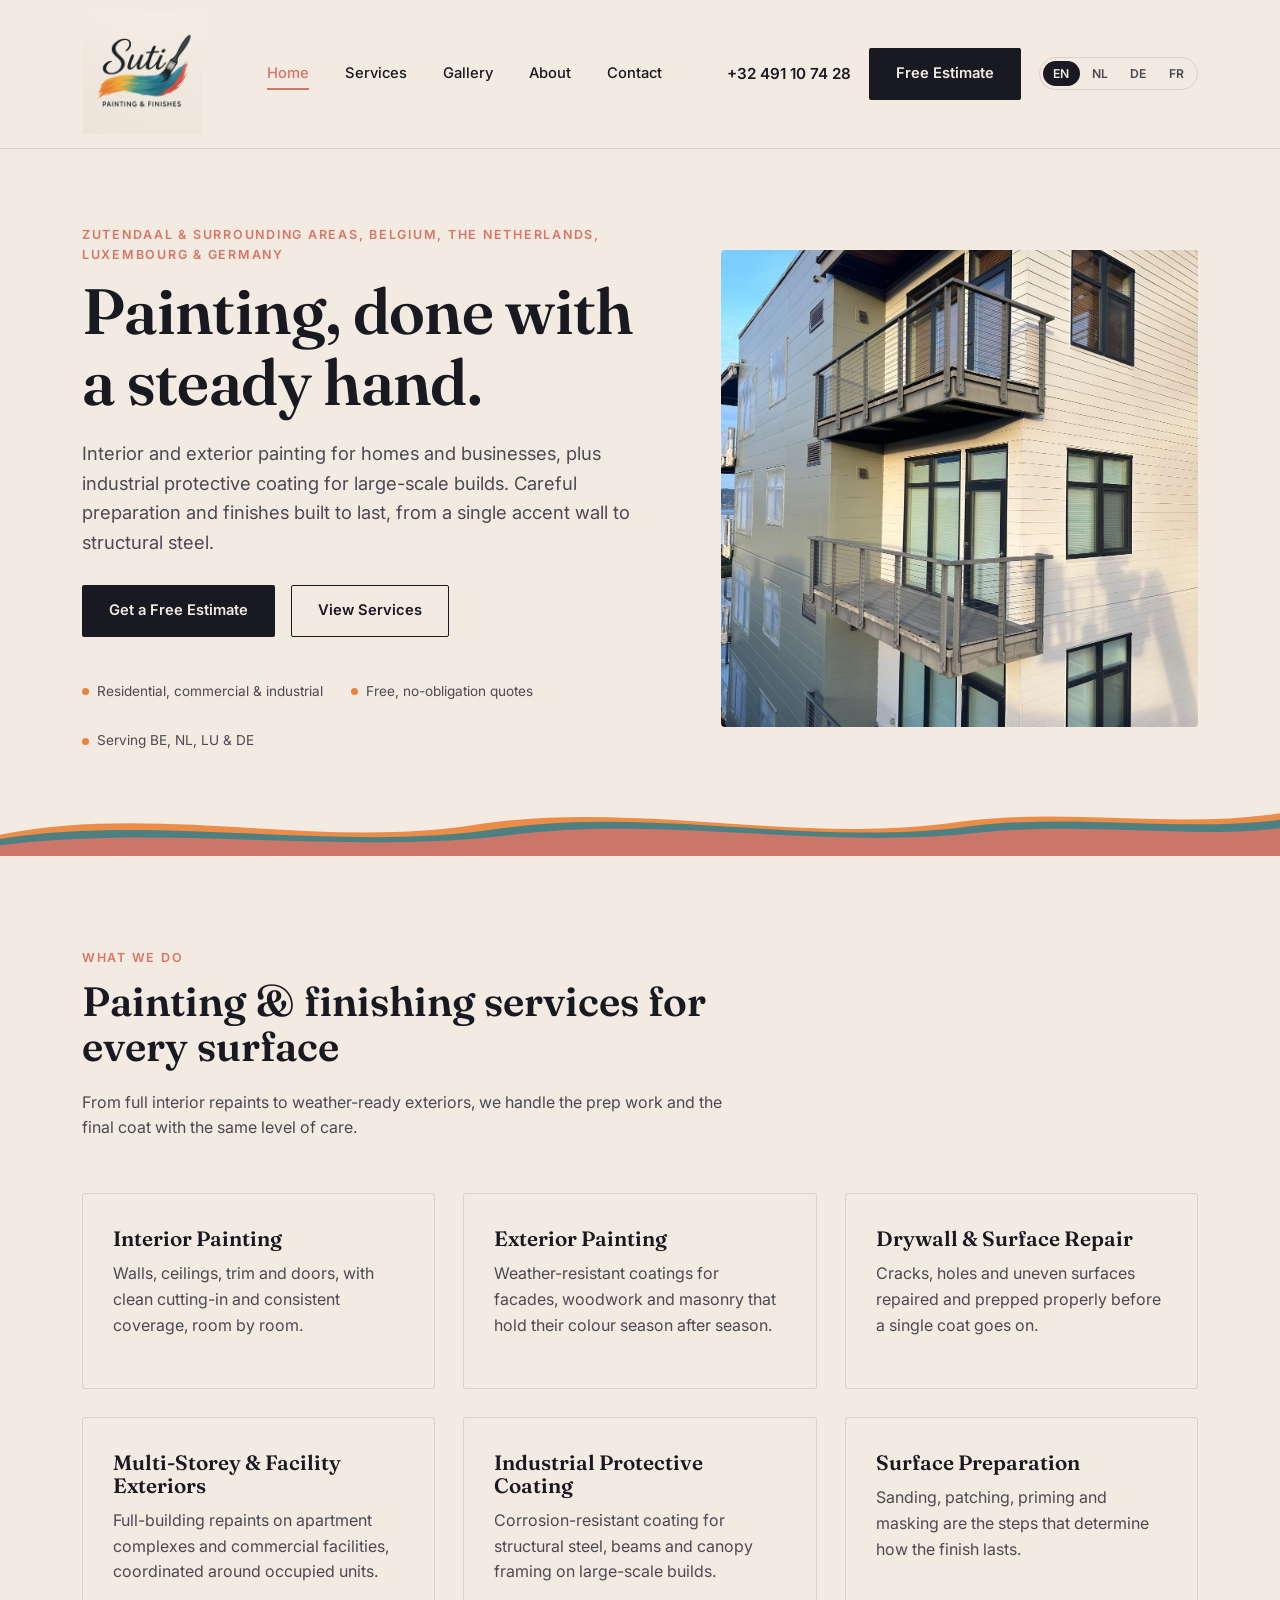
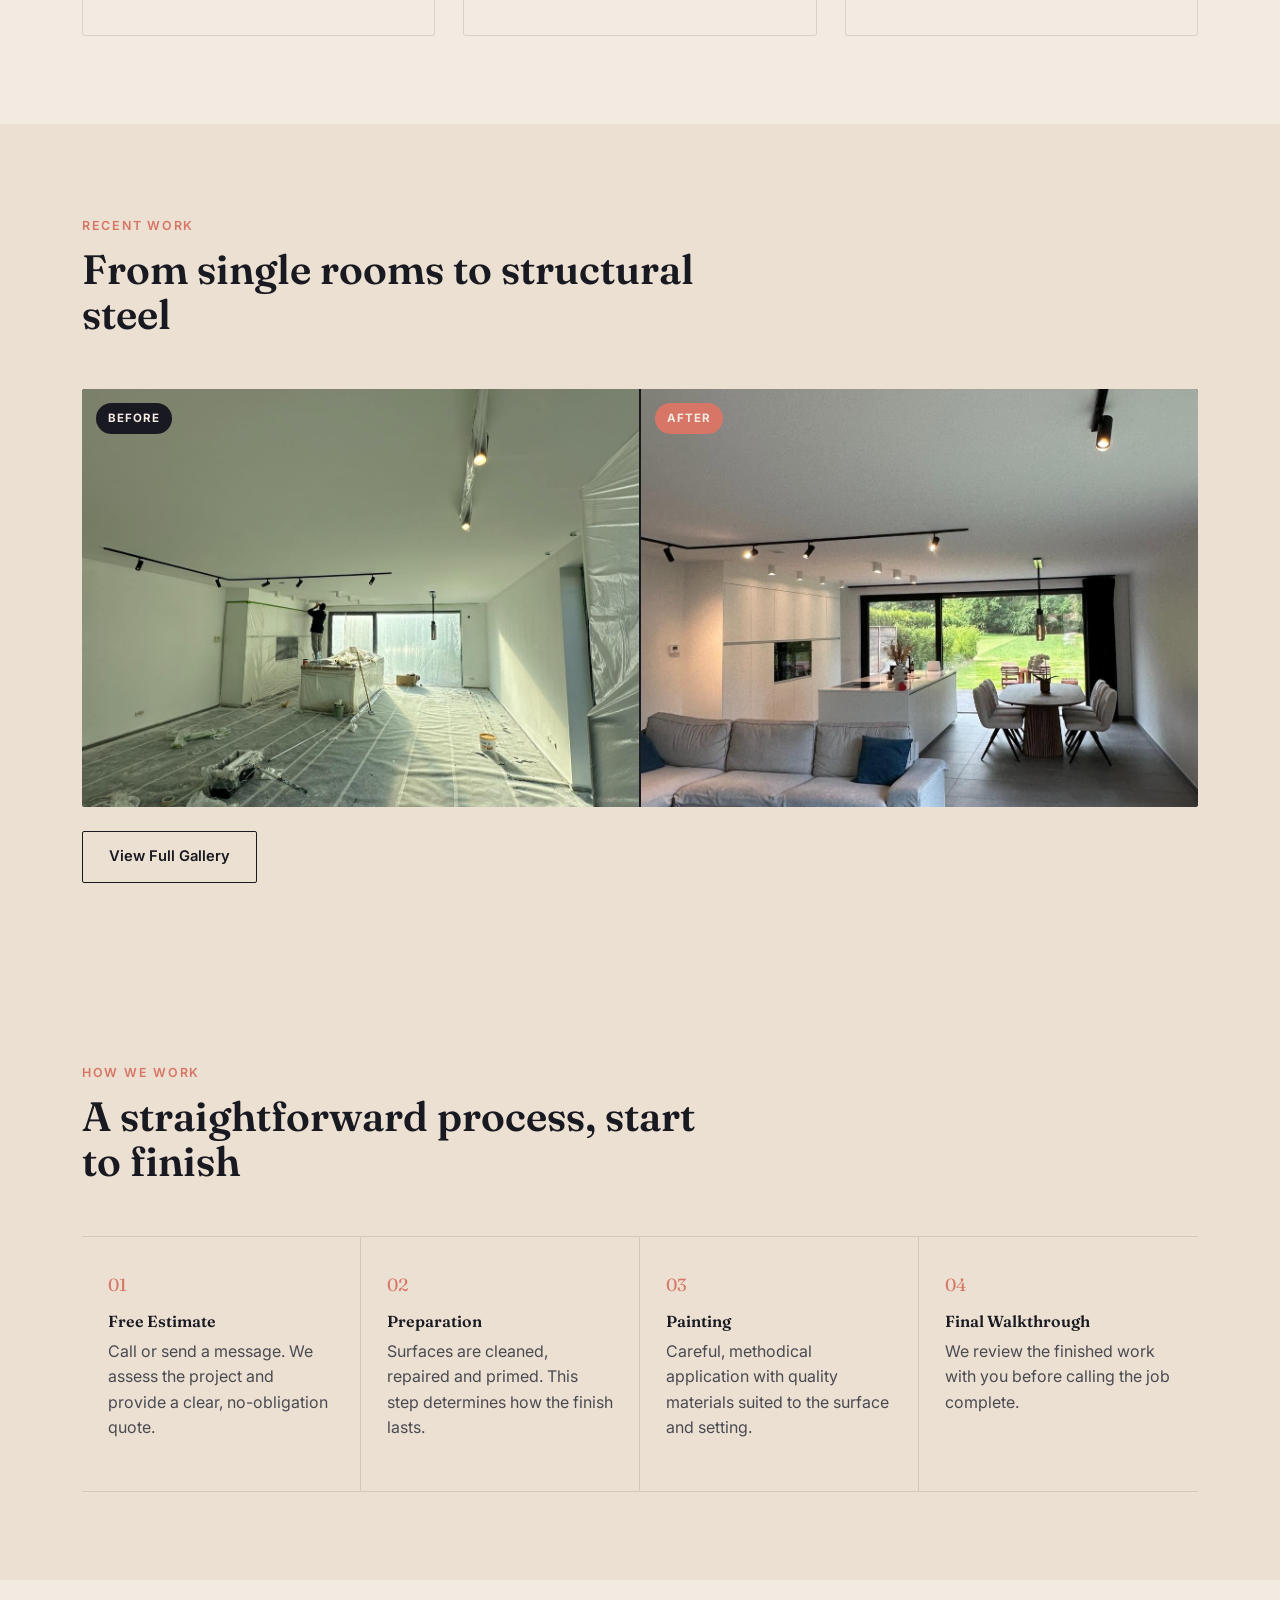
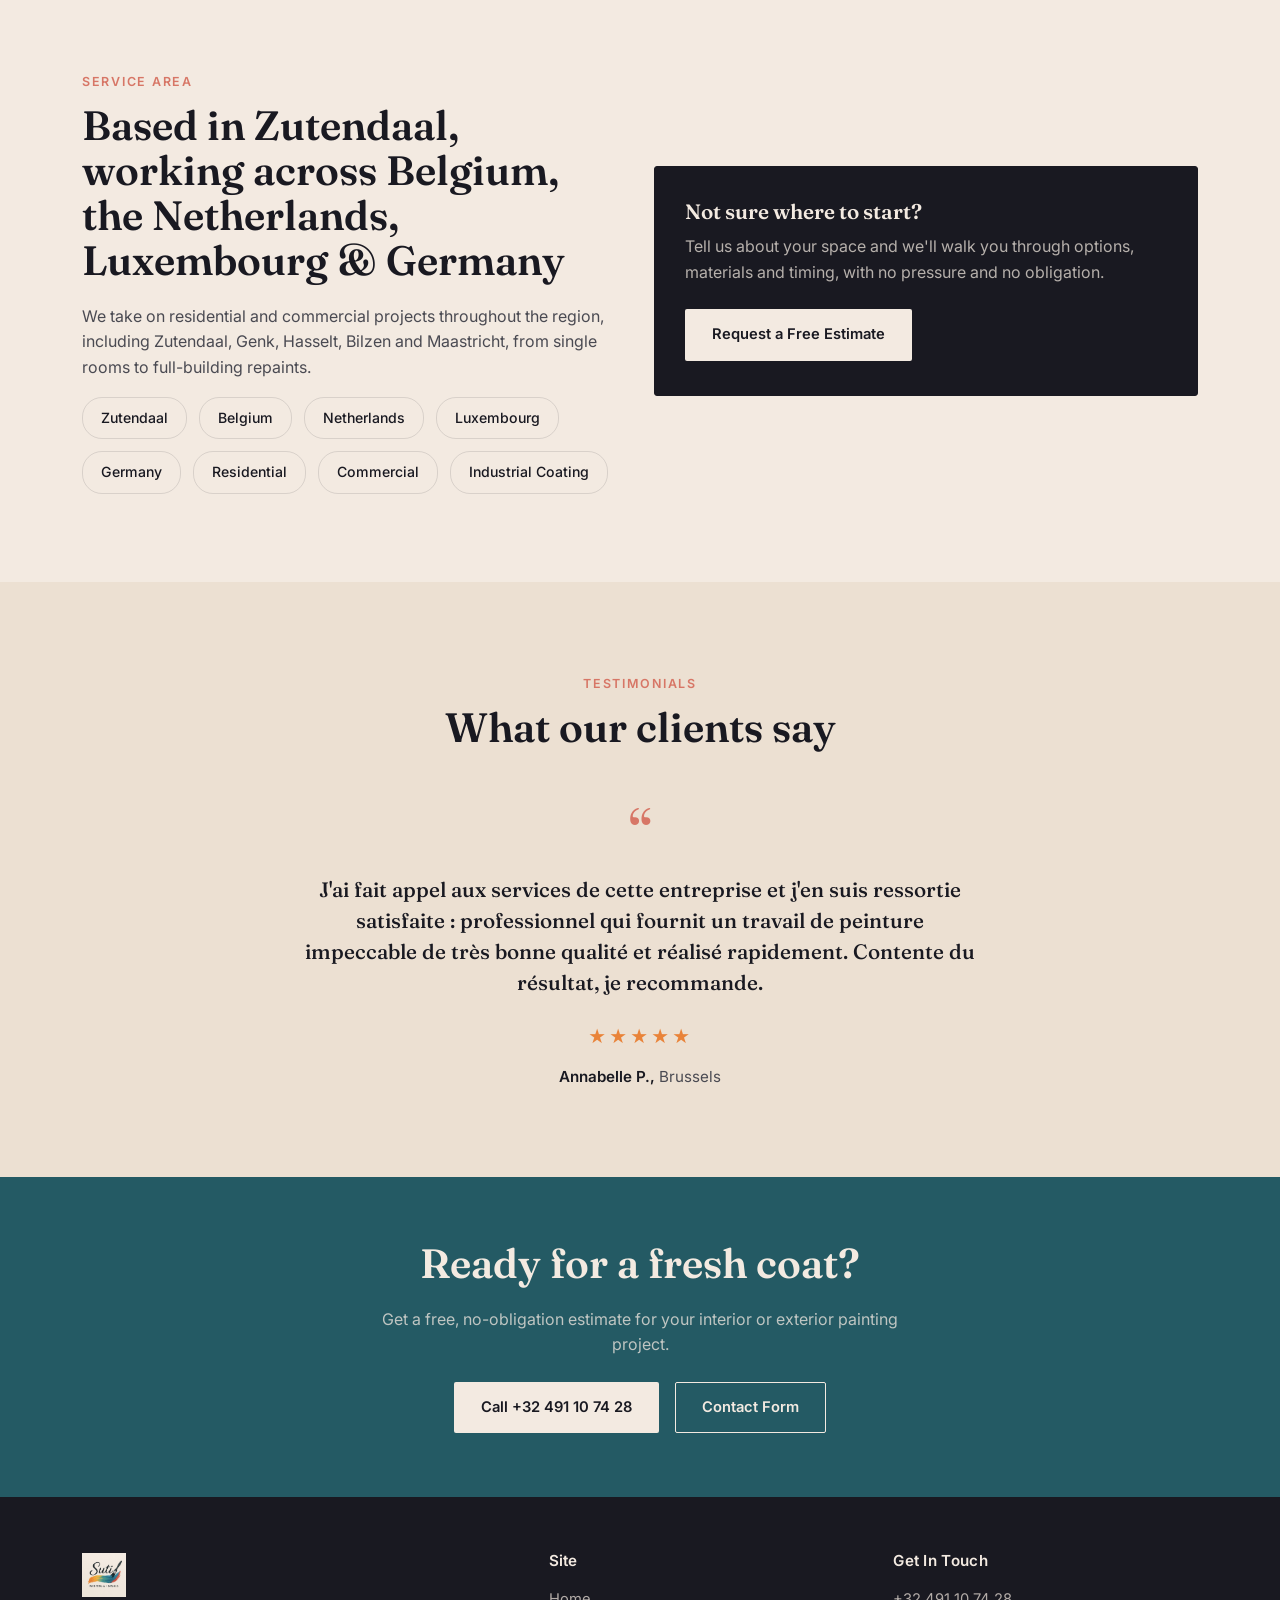
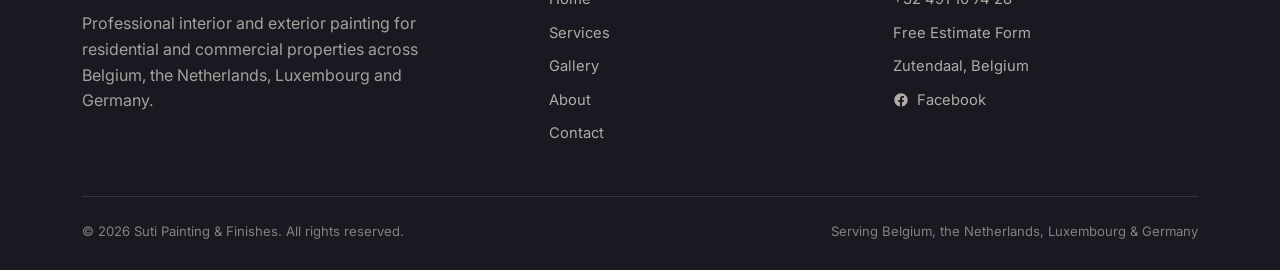
==== commit 33973f86: "Add files via upload" ====
--- a/index.html
+++ b/index.html
@@ -184,6 +184,21 @@
   </div>
 </section>
 
+<section class="section bg-cream2">
+  <div class="wrap">
+    <div class="section-head center">
+      <span class="eyebrow" data-i18n="home.testimonials.eyebrow">Testimonials</span>
+      <h2 data-i18n="home.testimonials.title">What our clients say</h2>
+    </div>
+    <div class="testimonial-card">
+      <span class="testimonial-quote-mark">&ldquo;</span>
+      <p class="testimonial-quote">J'ai fait appel aux services de cette entreprise et j'en suis ressortie satisfaite&nbsp;: professionnel qui fournit un travail de peinture impeccable de tr&egrave;s bonne qualit&eacute; et r&eacute;alis&eacute; rapidement. Contente du r&eacute;sultat, je recommande.</p>
+      <div class="testimonial-stars">&#9733;&#9733;&#9733;&#9733;&#9733;</div>
+      <p class="testimonial-author">Annabelle P., <span class="testimonial-location" data-i18n="home.testimonials.city1">Brussels</span></p>
+    </div>
+  </div>
+</section>
+
 <section class="cta-band">
   <div class="wrap">
     <h2 data-i18n="home.ctaBand.title">Ready for a fresh coat?</h2>
--- a/style.css
+++ b/style.css
@@ -446,6 +446,46 @@
 .g-tile.t2{background:linear-gradient(135deg, #DCEAEA, #F3EAE1);}
 .g-tile.t3{background:linear-gradient(135deg, #F3DCD2, #F3EAE1);}
 .g-tile.t4{background:linear-gradient(135deg, #F0DDBF, #F3EAE1);}
+
+/* ---------- Testimonials ---------- */
+.testimonial-card{
+  max-width:720px;
+  margin:0 auto;
+  text-align:center;
+  padding:0 20px;
+}
+.testimonial-quote-mark{
+  font-family:'Fraunces', serif;
+  font-size:4rem;
+  line-height:1;
+  color:var(--terracotta);
+  display:block;
+  margin-bottom:8px;
+}
+.testimonial-quote{
+  font-family:'Fraunces', serif;
+  font-size:1.3rem;
+  font-weight:500;
+  line-height:1.5;
+  color:var(--ink);
+  margin-bottom:24px;
+}
+.testimonial-stars{
+  color:var(--gold);
+  font-size:1.1rem;
+  letter-spacing:3px;
+  margin-bottom:14px;
+}
+.testimonial-author{
+  font-weight:600;
+  font-size:0.95rem;
+  color:var(--ink);
+  margin:0;
+}
+.testimonial-location{
+  font-weight:400;
+  color:var(--ink-soft);
+}
 
 /* ---------- Before/After project cards ---------- */
 .project-category{
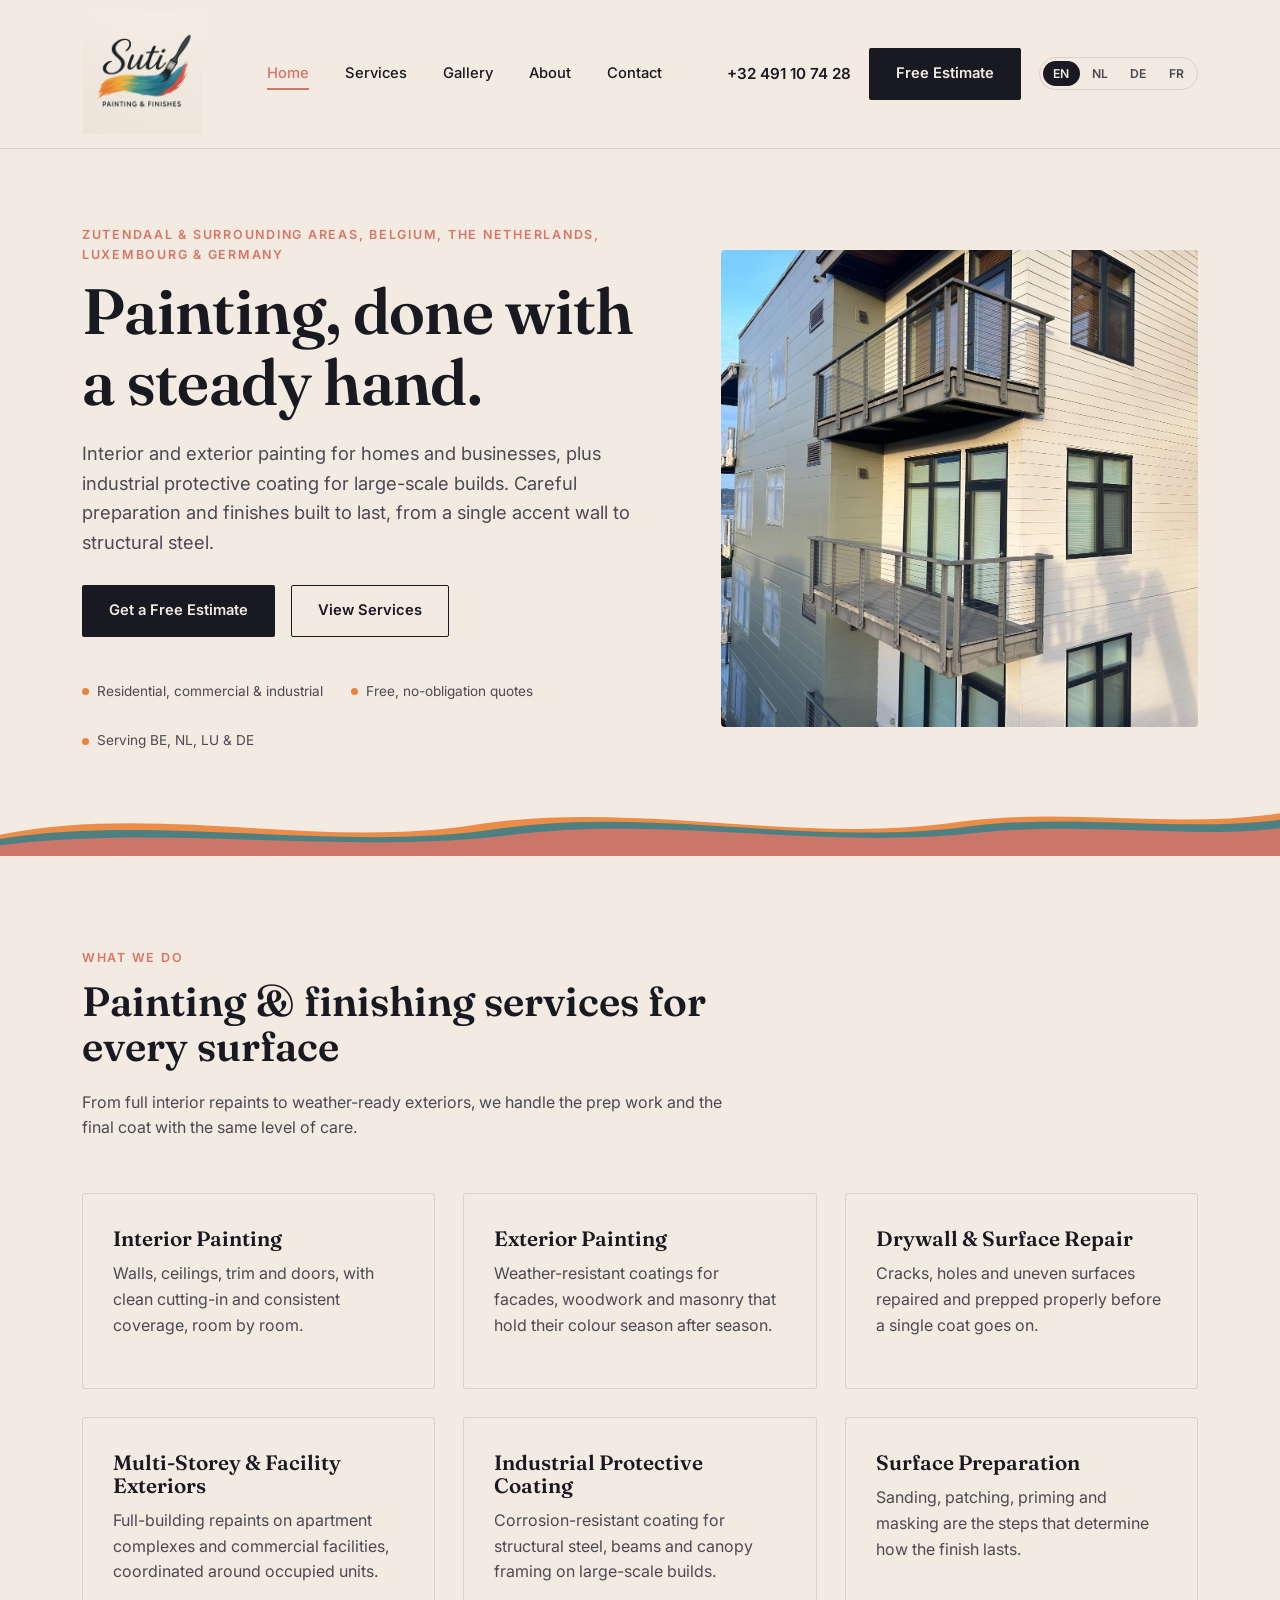
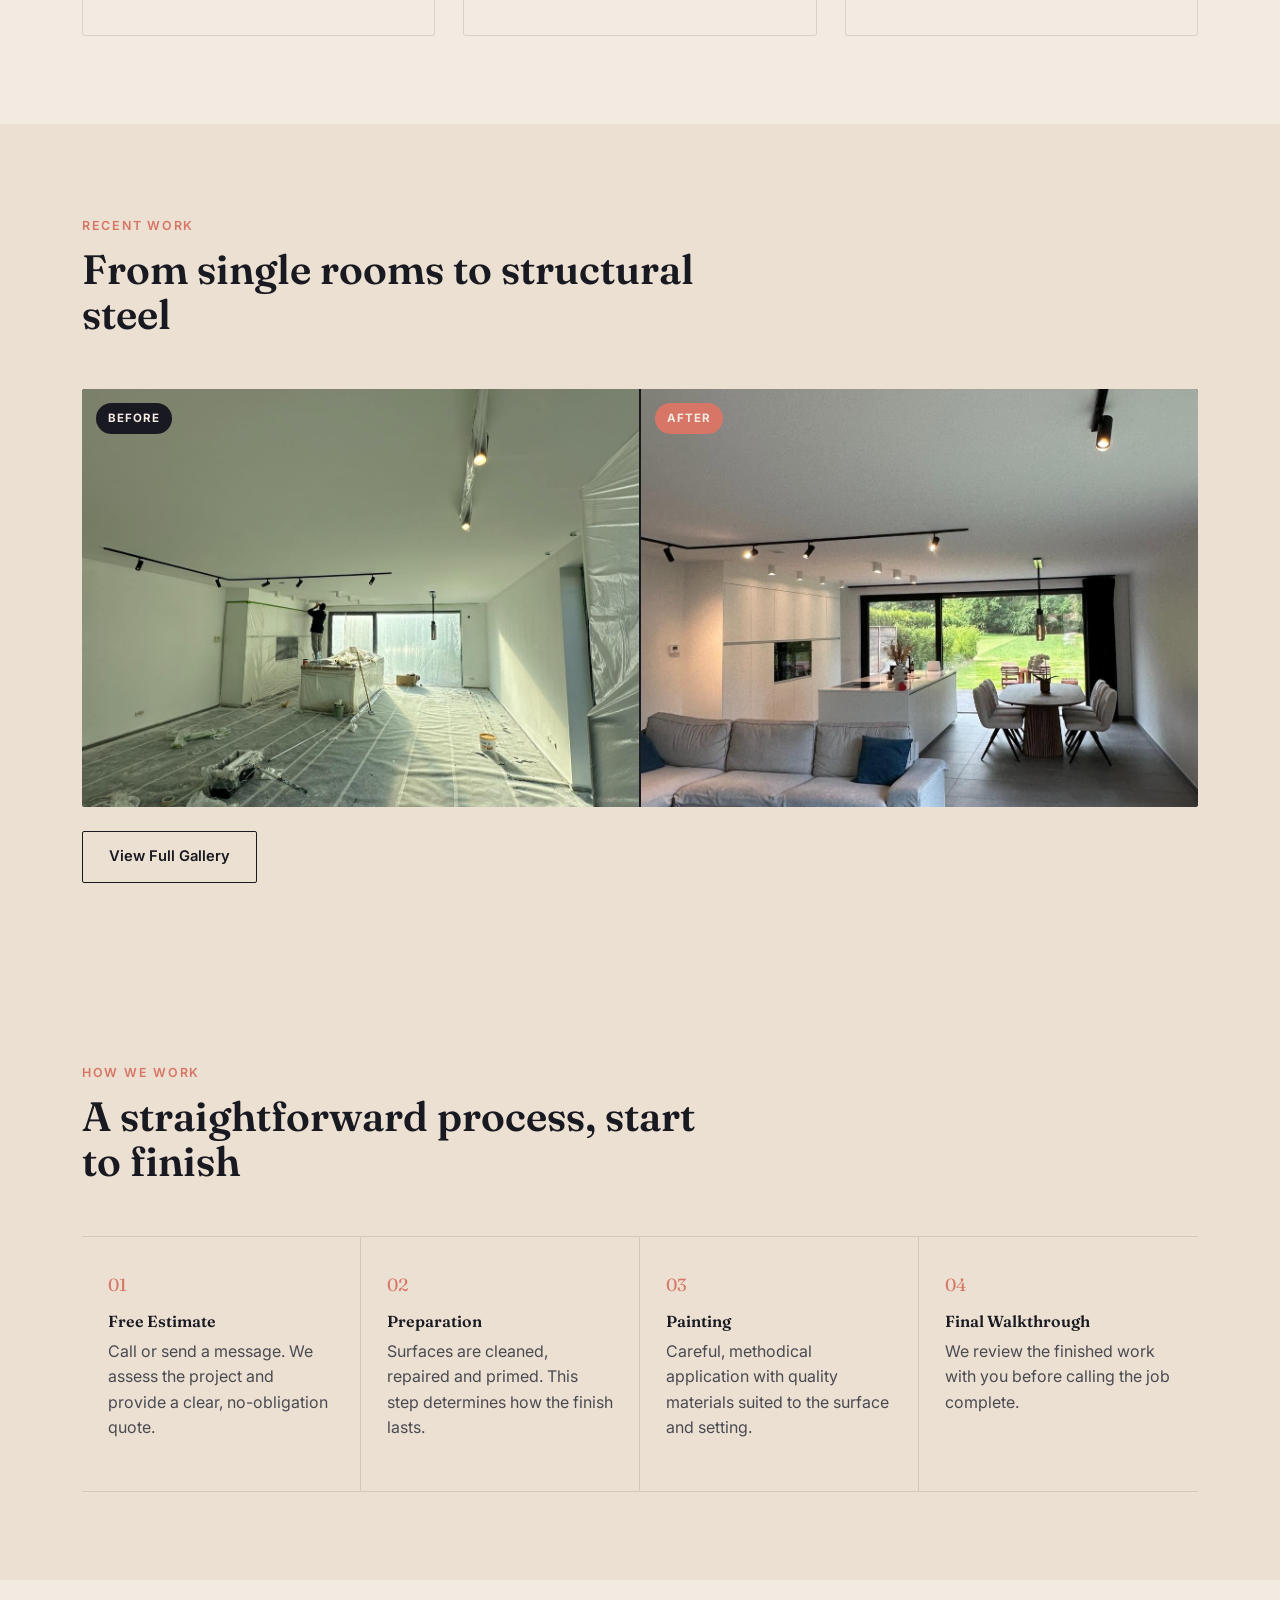
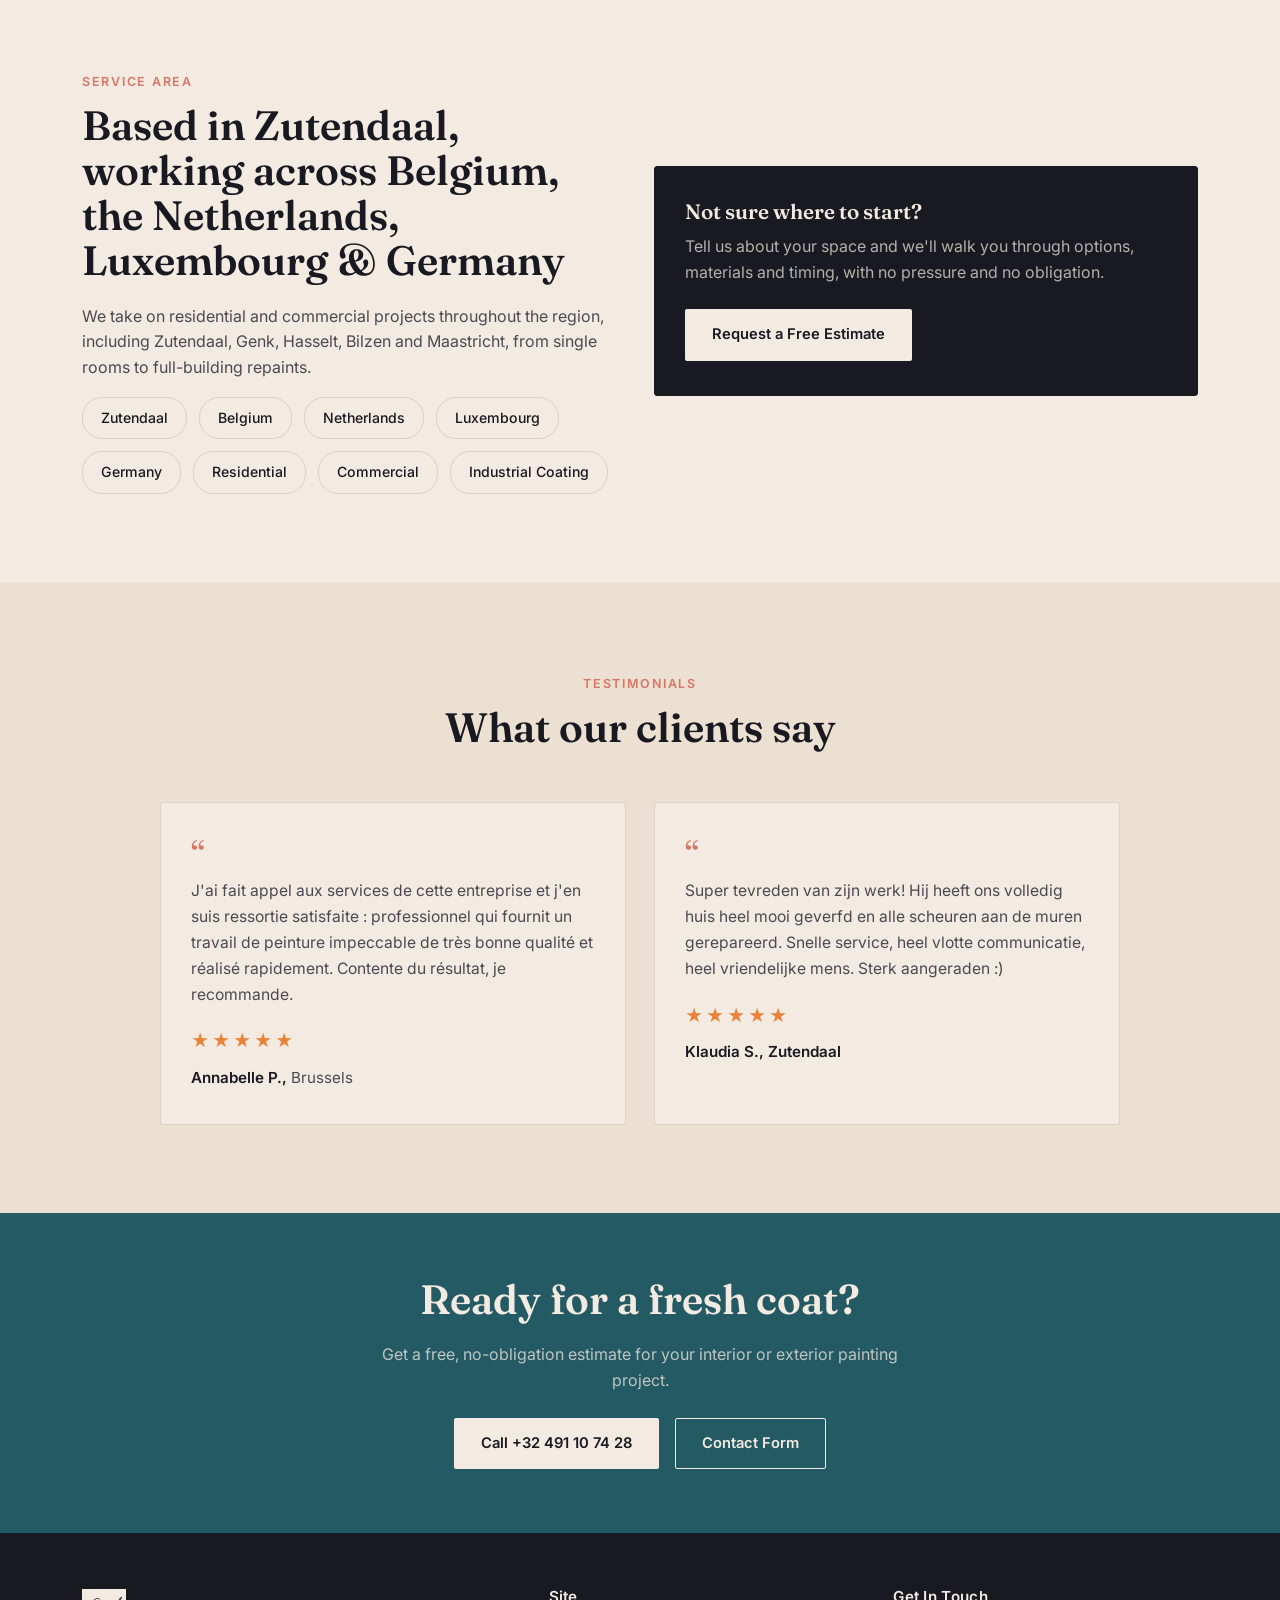
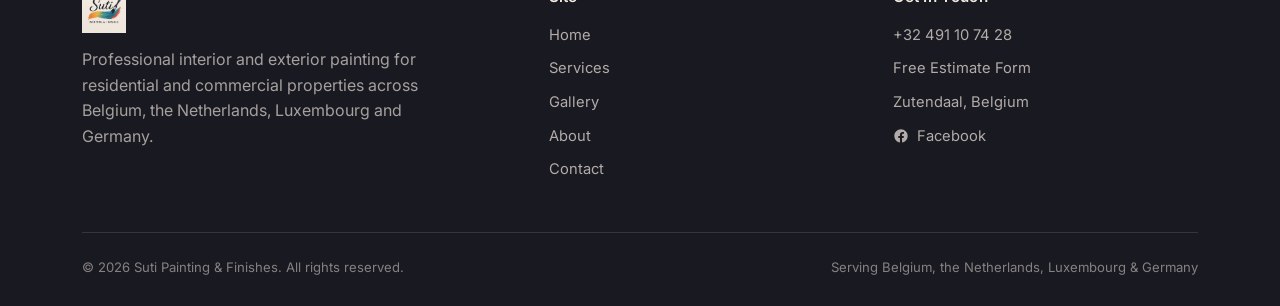
==== commit b7eb65a6: "Add files via upload" ====
--- a/index.html
+++ b/index.html
@@ -190,11 +190,19 @@
       <span class="eyebrow" data-i18n="home.testimonials.eyebrow">Testimonials</span>
       <h2 data-i18n="home.testimonials.title">What our clients say</h2>
     </div>
-    <div class="testimonial-card">
-      <span class="testimonial-quote-mark">&ldquo;</span>
-      <p class="testimonial-quote">J'ai fait appel aux services de cette entreprise et j'en suis ressortie satisfaite&nbsp;: professionnel qui fournit un travail de peinture impeccable de tr&egrave;s bonne qualit&eacute; et r&eacute;alis&eacute; rapidement. Contente du r&eacute;sultat, je recommande.</p>
-      <div class="testimonial-stars">&#9733;&#9733;&#9733;&#9733;&#9733;</div>
-      <p class="testimonial-author">Annabelle P., <span class="testimonial-location" data-i18n="home.testimonials.city1">Brussels</span></p>
+    <div class="testimonial-grid">
+      <div class="testimonial-item">
+        <span class="testimonial-quote-mark">&ldquo;</span>
+        <p class="testimonial-quote">J'ai fait appel aux services de cette entreprise et j'en suis ressortie satisfaite&nbsp;: professionnel qui fournit un travail de peinture impeccable de tr&egrave;s bonne qualit&eacute; et r&eacute;alis&eacute; rapidement. Contente du r&eacute;sultat, je recommande.</p>
+        <div class="testimonial-stars">&#9733;&#9733;&#9733;&#9733;&#9733;</div>
+        <p class="testimonial-author">Annabelle P., <span class="testimonial-location" data-i18n="home.testimonials.city1">Brussels</span></p>
+      </div>
+      <div class="testimonial-item">
+        <span class="testimonial-quote-mark">&ldquo;</span>
+        <p class="testimonial-quote">Super tevreden van zijn werk! Hij heeft ons volledig huis heel mooi geverfd en alle scheuren aan de muren gerepareerd. Snelle service, heel vlotte communicatie, heel vriendelijke mens. Sterk aangeraden :)</p>
+        <div class="testimonial-stars">&#9733;&#9733;&#9733;&#9733;&#9733;</div>
+        <p class="testimonial-author">Klaudia S., Zutendaal</p>
+      </div>
     </div>
   </div>
 </section>
--- a/style.css
+++ b/style.css
@@ -486,6 +486,35 @@
   font-weight:400;
   color:var(--ink-soft);
 }
+.testimonial-grid{
+  display:grid;
+  grid-template-columns:1fr 1fr;
+  gap:28px;
+  max-width:960px;
+  margin:0 auto;
+}
+.testimonial-item{
+  background:var(--cream);
+  border:1px solid var(--line);
+  border-radius:3px;
+  padding:34px 30px;
+  text-align:left;
+}
+.testimonial-item .testimonial-quote-mark{
+  font-size:2.2rem;
+  margin-bottom:6px;
+  text-align:left;
+}
+.testimonial-item .testimonial-quote{
+  font-family:'Inter', sans-serif;
+  font-size:0.98rem;
+  font-weight:400;
+  line-height:1.65;
+  color:var(--ink-soft);
+  margin-bottom:20px;
+}
+.testimonial-item .testimonial-stars{margin-bottom:10px;}
+.testimonial-item .testimonial-author{text-align:left;}
 
 /* ---------- Before/After project cards ---------- */
 .project-category{
@@ -676,6 +705,7 @@
   .gallery-grid{grid-template-columns:repeat(2,1fr);}
   .gallery-grid .g-item.wide{grid-column:span 2;}
   .brand img{height:85px; width:auto;}
+  .testimonial-grid{grid-template-columns:1fr;}
 }
 
 @media (max-width: 720px){
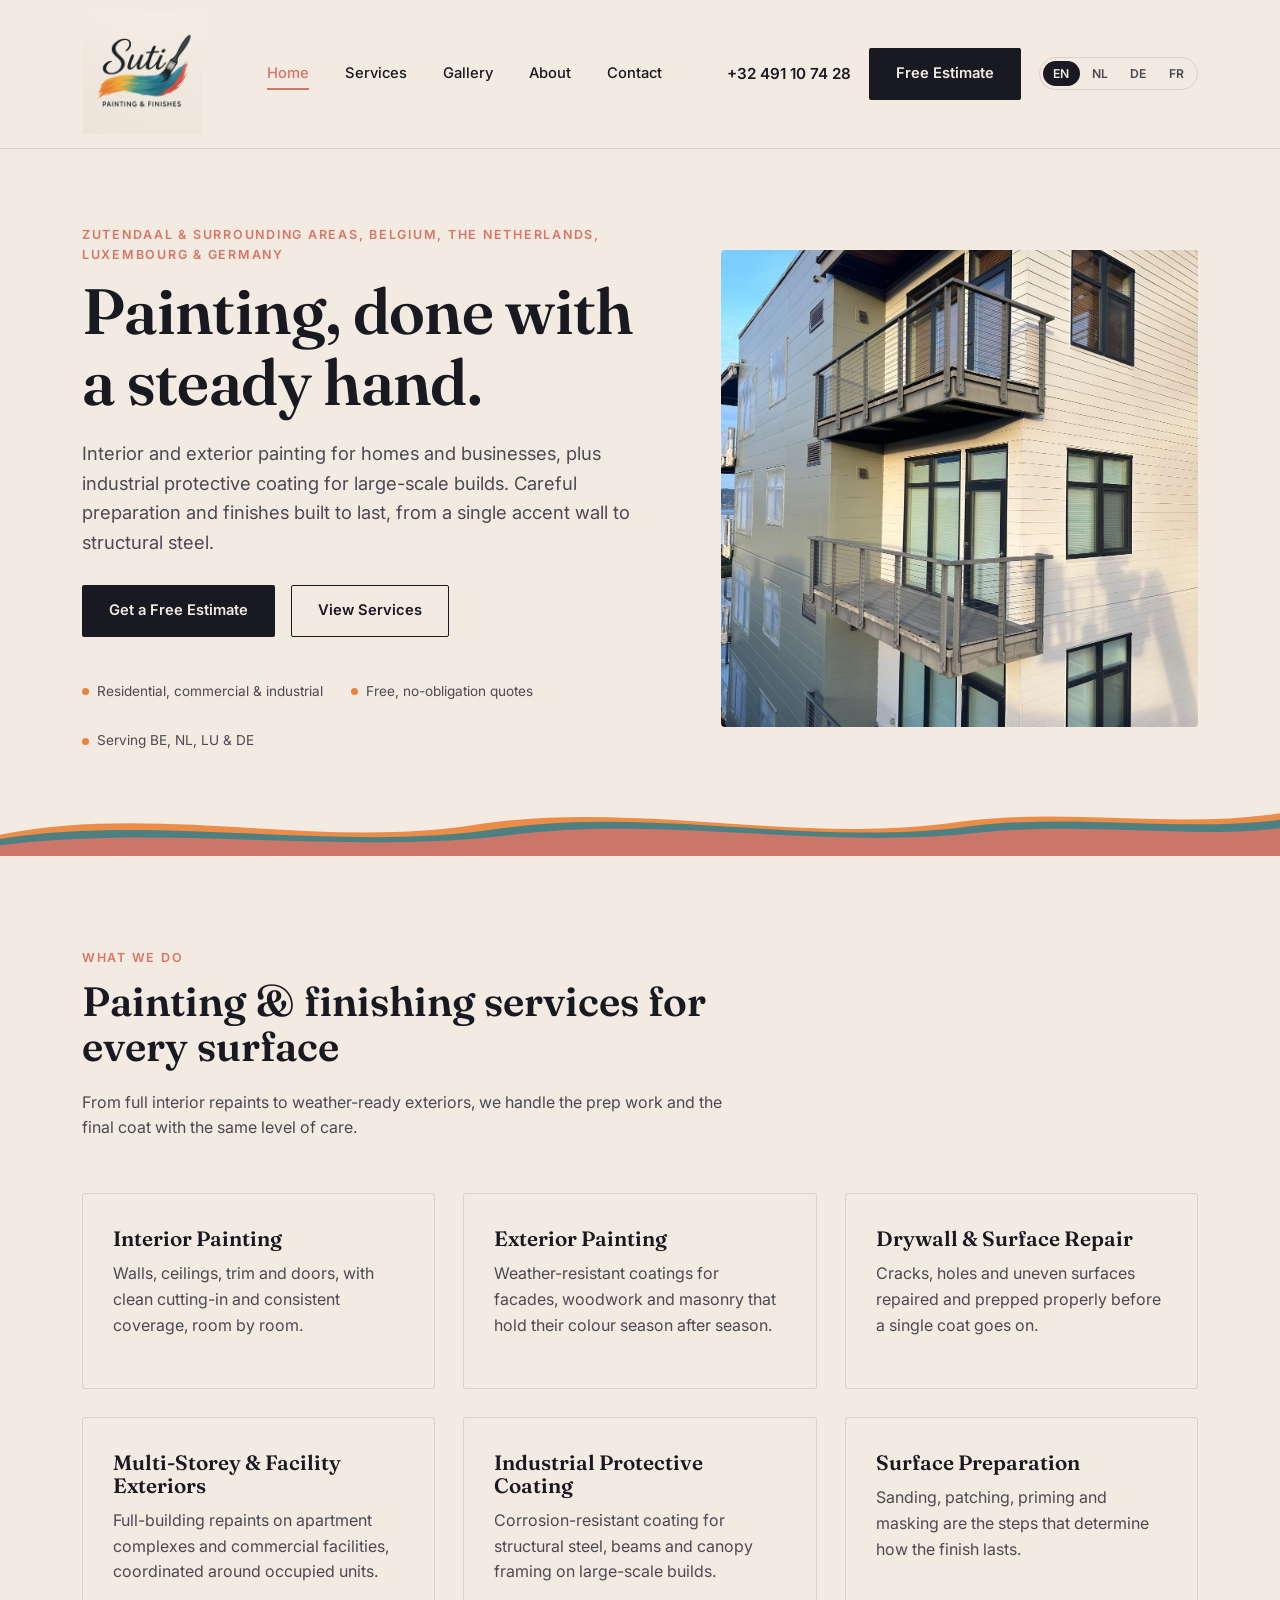
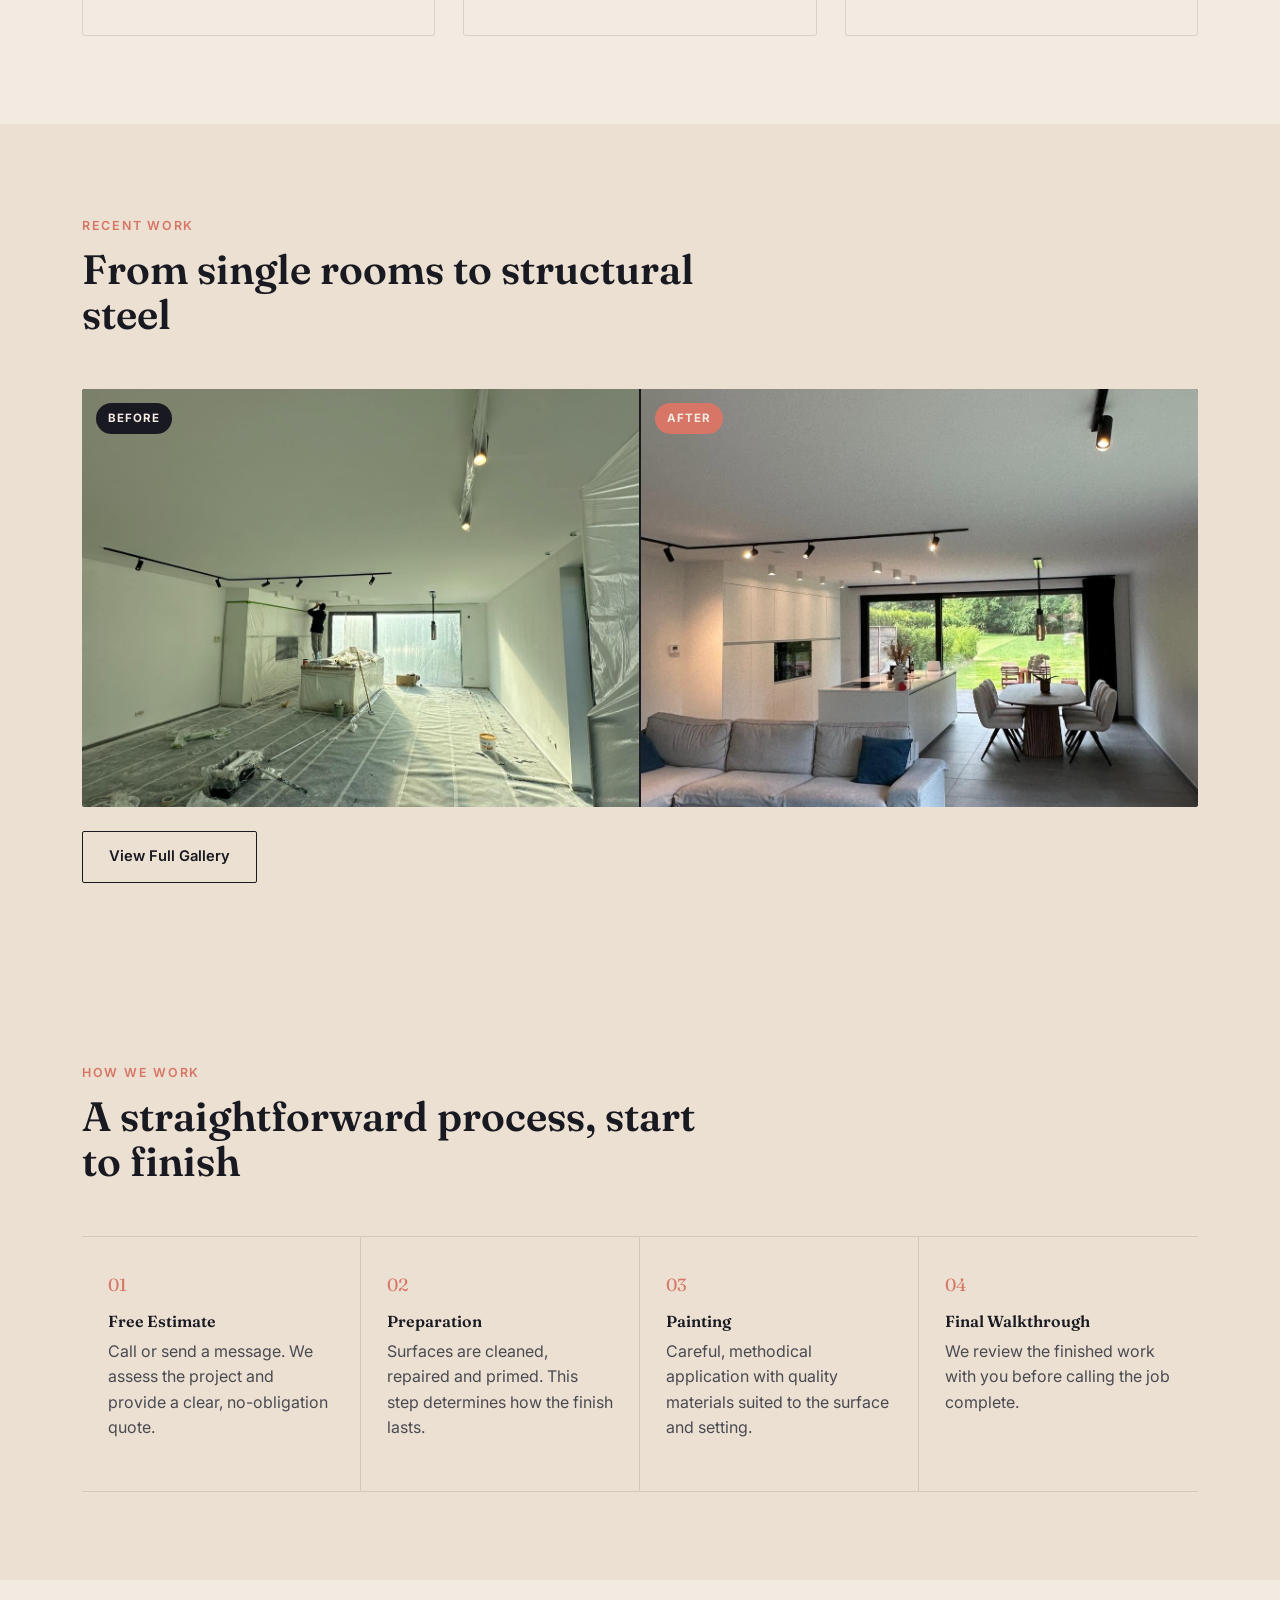
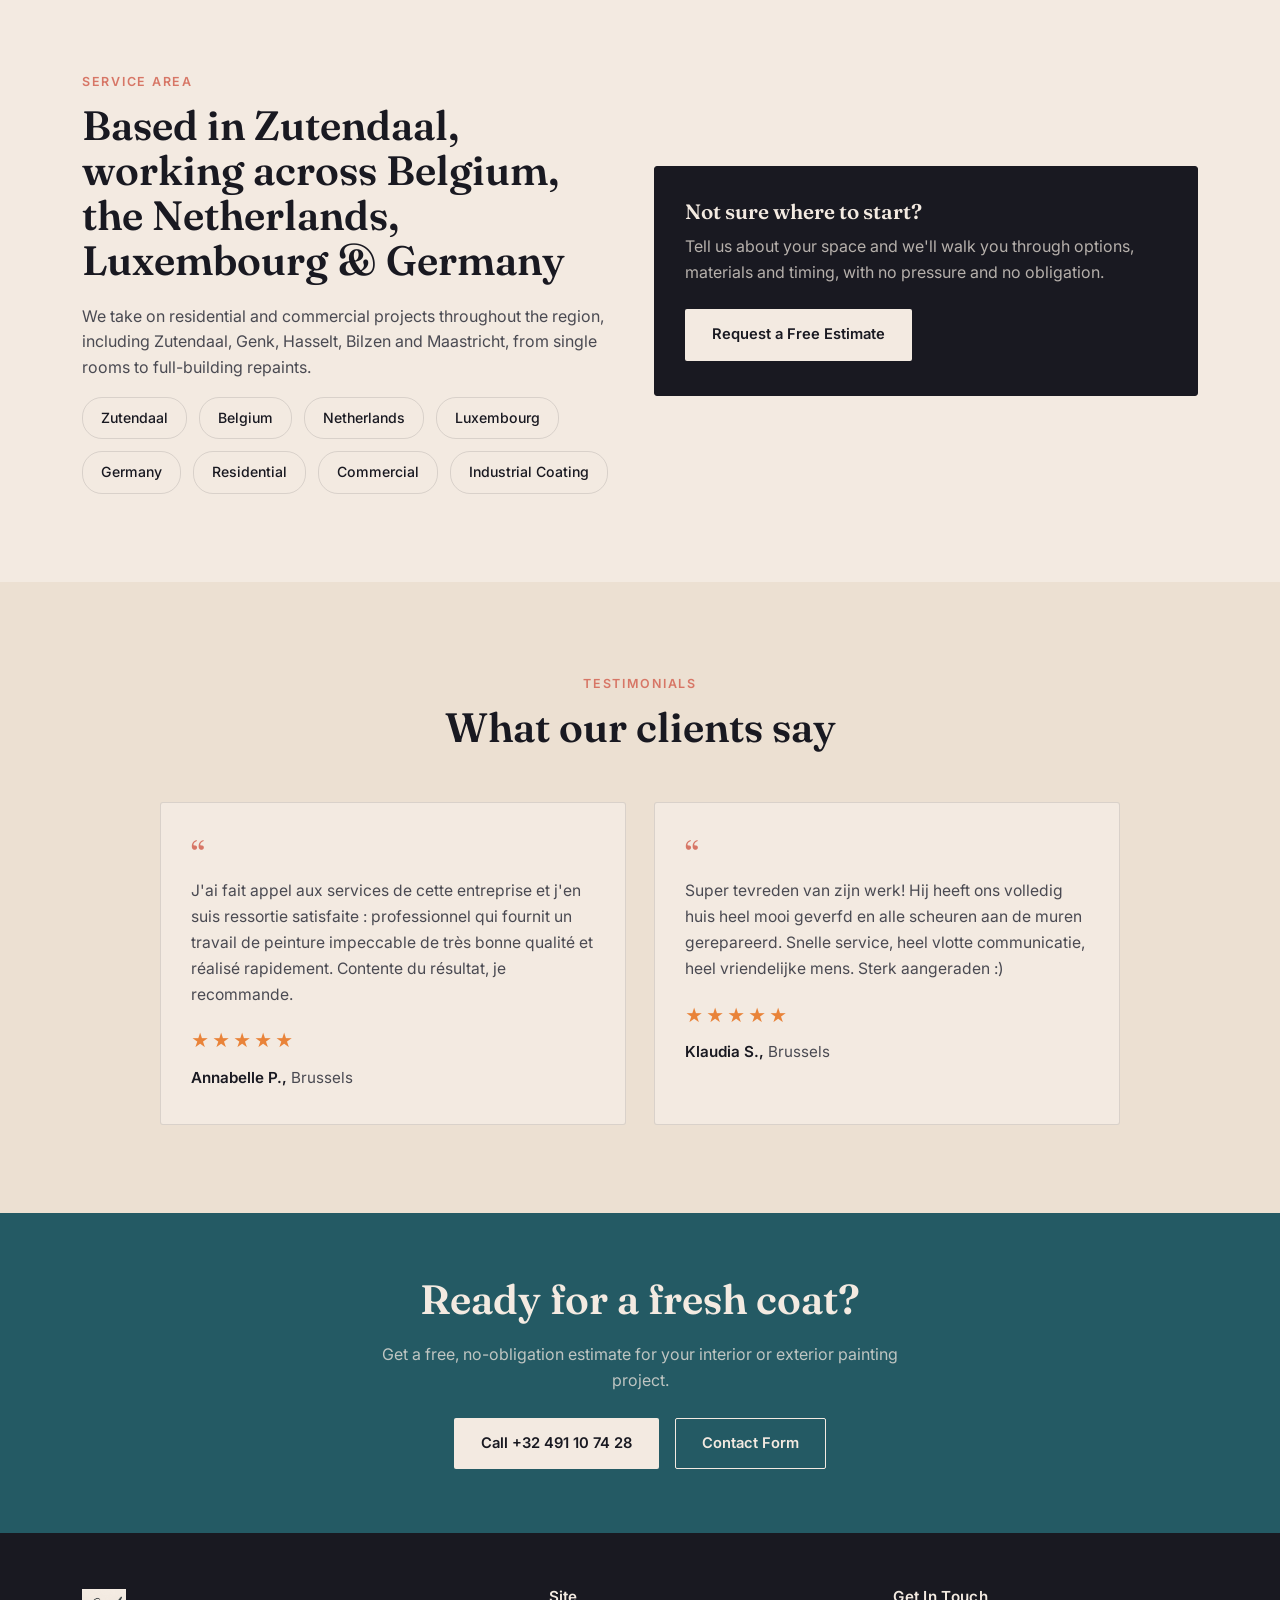
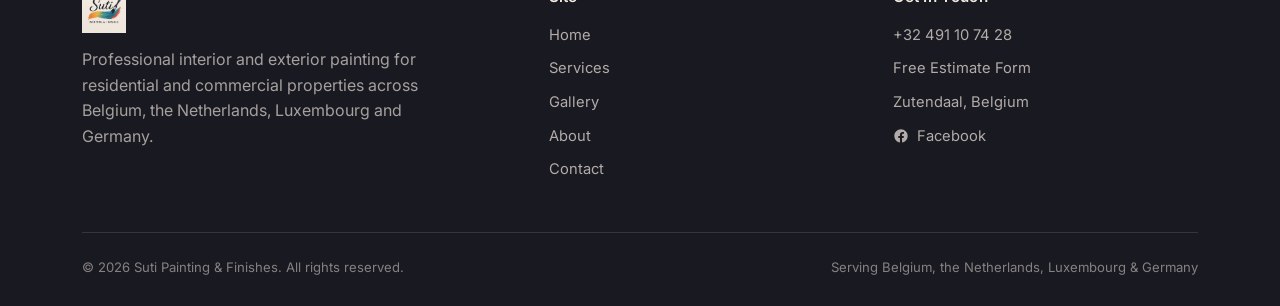
==== commit b8cc25b0: "Update index.html" ====
--- a/index.html
+++ b/index.html
@@ -201,7 +201,7 @@
         <span class="testimonial-quote-mark">&ldquo;</span>
         <p class="testimonial-quote">Super tevreden van zijn werk! Hij heeft ons volledig huis heel mooi geverfd en alle scheuren aan de muren gerepareerd. Snelle service, heel vlotte communicatie, heel vriendelijke mens. Sterk aangeraden :)</p>
         <div class="testimonial-stars">&#9733;&#9733;&#9733;&#9733;&#9733;</div>
-        <p class="testimonial-author">Klaudia S., Zutendaal</p>
+        <p class="testimonial-author">Klaudia S., <span class="testimonial-location" data-i18n="home.testimonials.city1">Zutendaal</span></p>
       </div>
     </div>
   </div>
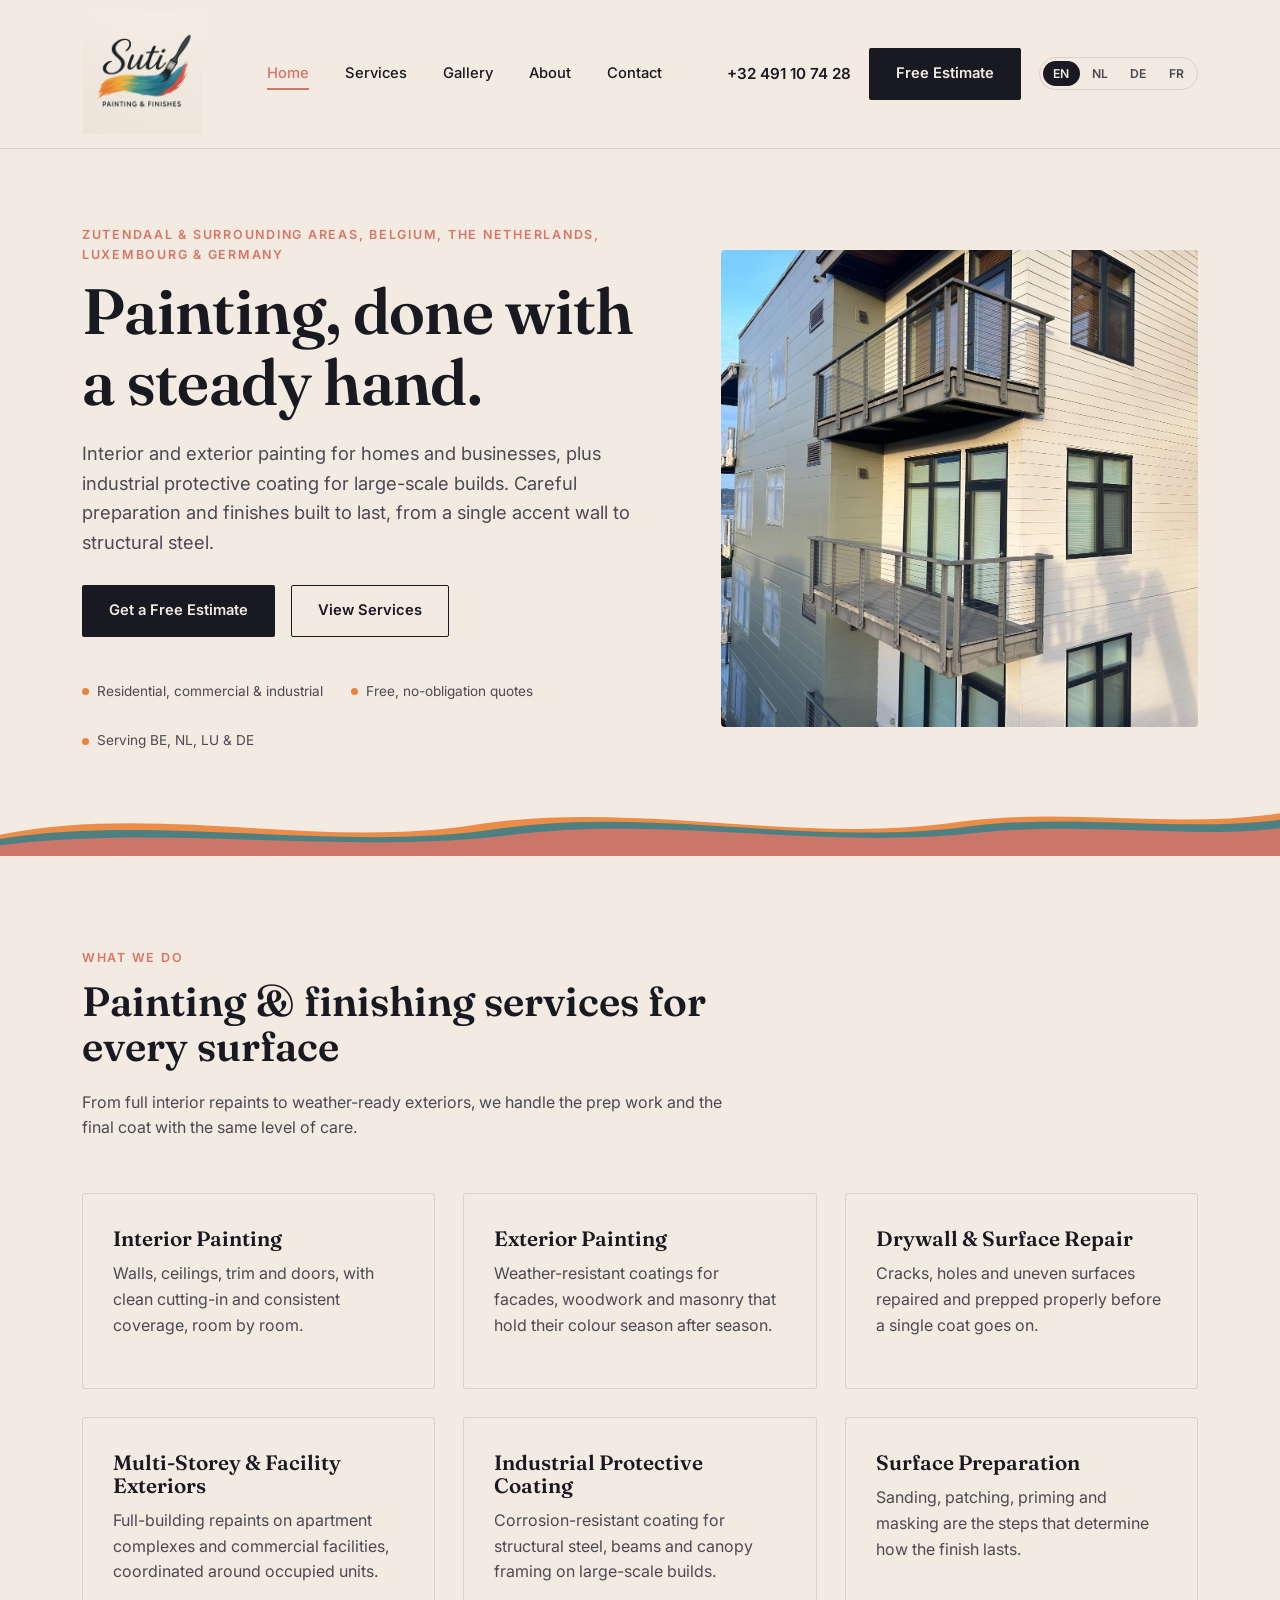
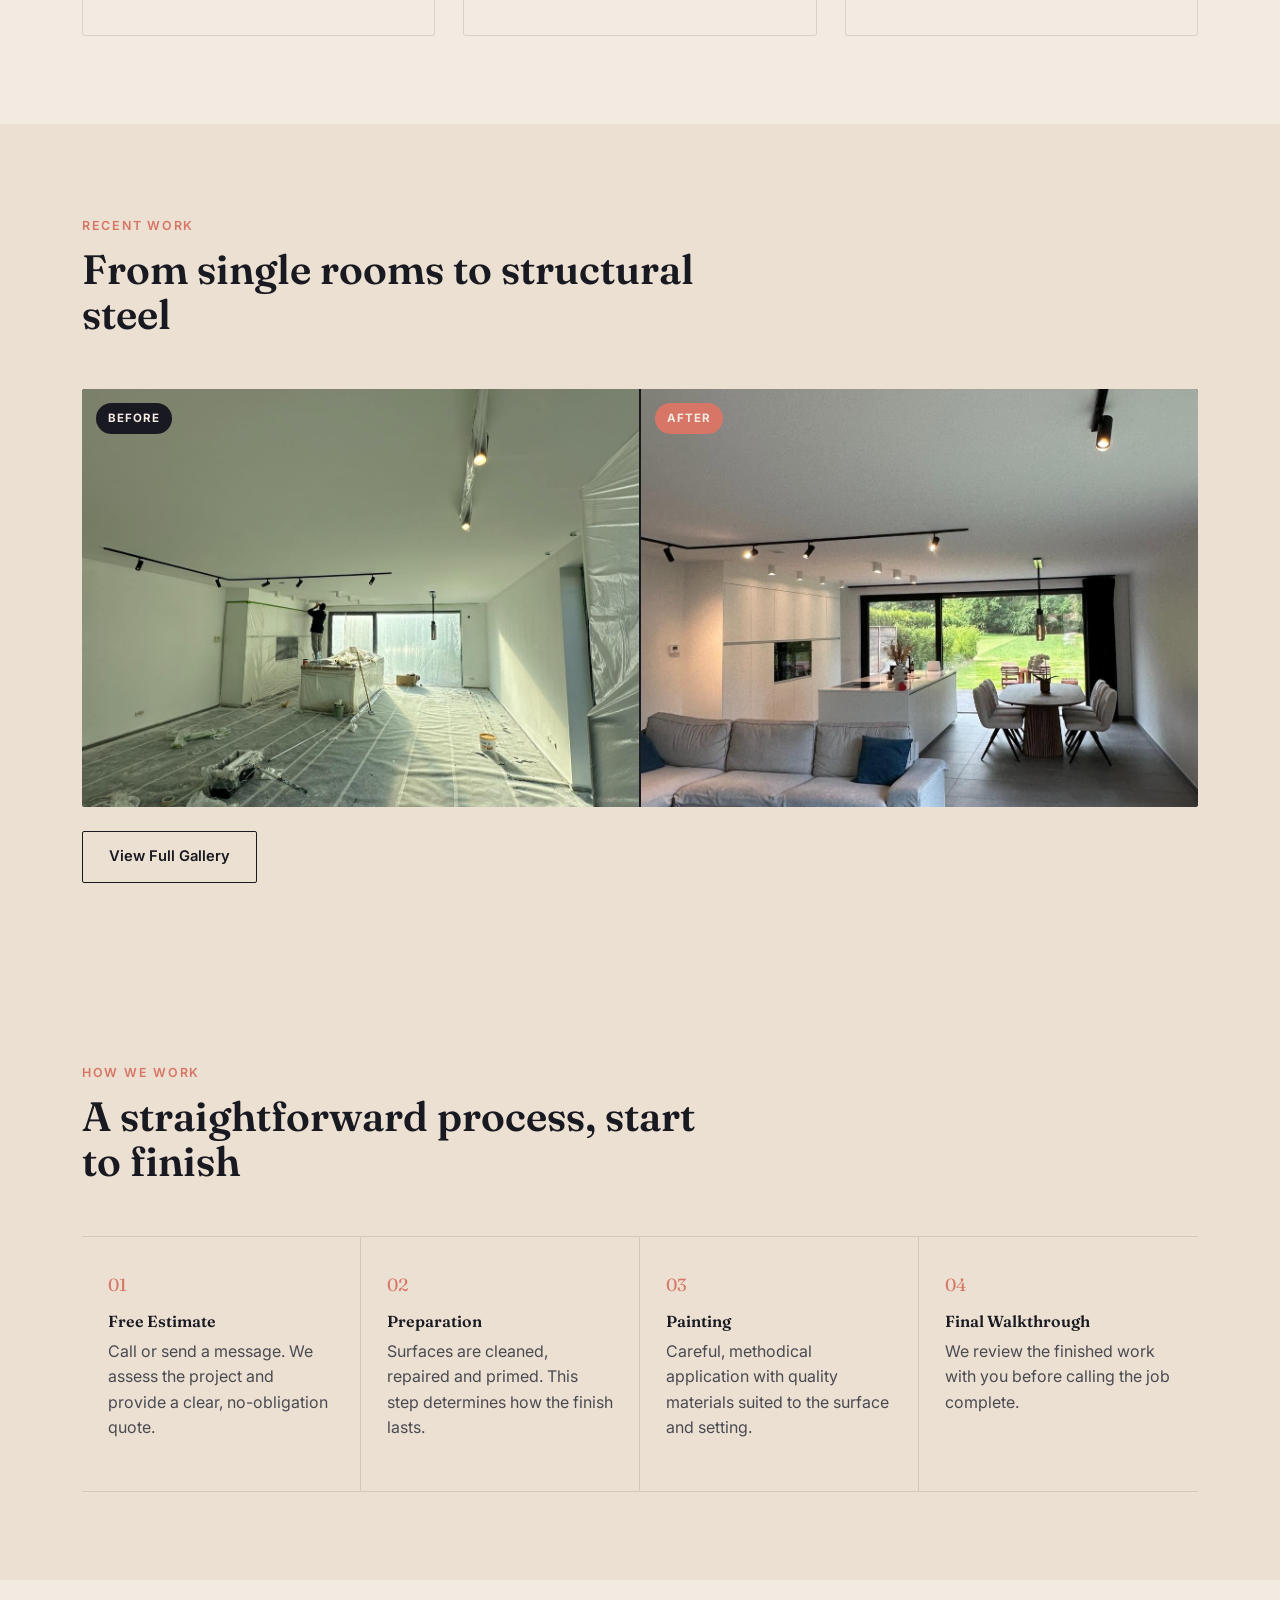
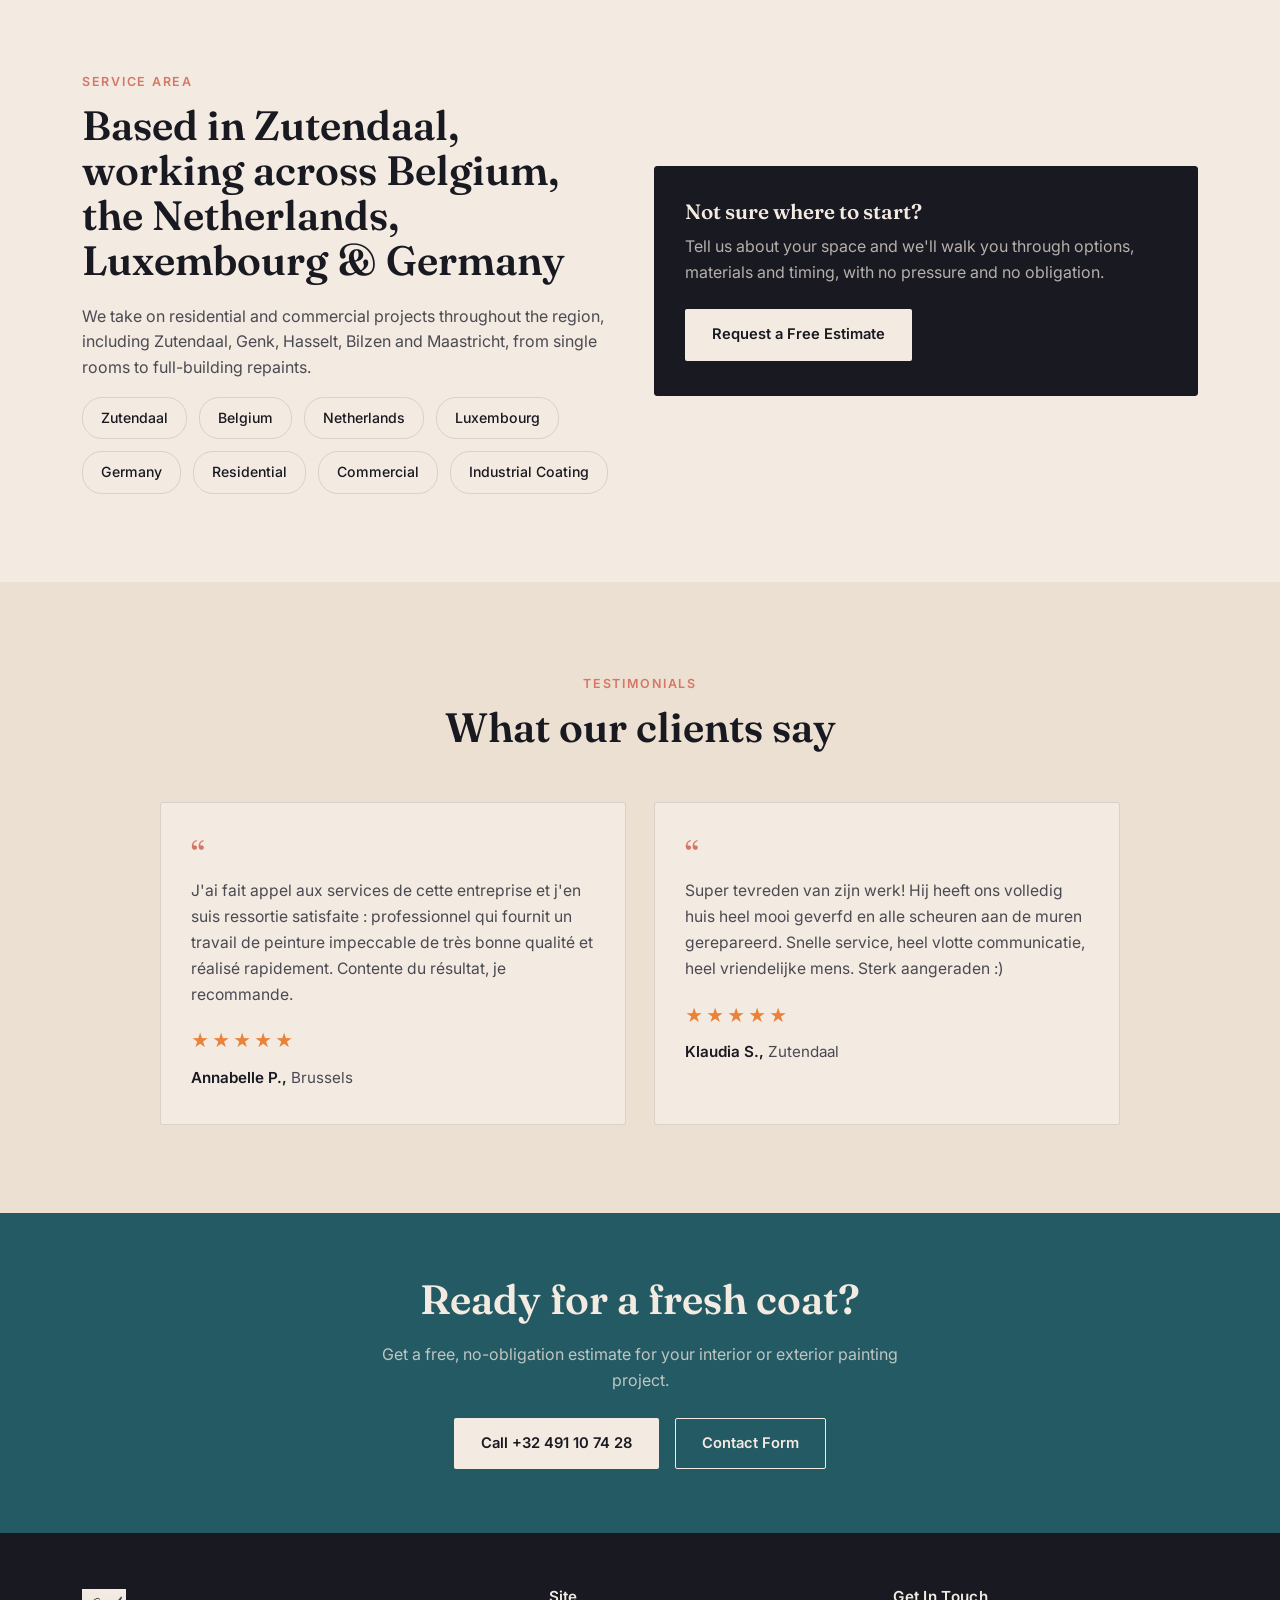
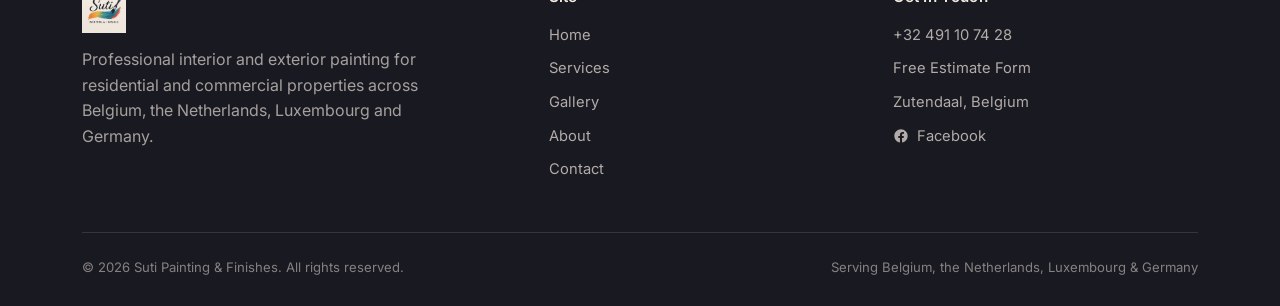
==== commit cbf6a4db: "Update index.html" ====
--- a/index.html
+++ b/index.html
@@ -201,7 +201,7 @@
         <span class="testimonial-quote-mark">&ldquo;</span>
         <p class="testimonial-quote">Super tevreden van zijn werk! Hij heeft ons volledig huis heel mooi geverfd en alle scheuren aan de muren gerepareerd. Snelle service, heel vlotte communicatie, heel vriendelijke mens. Sterk aangeraden :)</p>
         <div class="testimonial-stars">&#9733;&#9733;&#9733;&#9733;&#9733;</div>
-        <p class="testimonial-author">Klaudia S., <span class="testimonial-location" data-i18n="home.testimonials.city1">Zutendaal</span></p>
+        <p class="testimonial-author">Klaudia S., <span class="testimonial-location">Zutendaal</span></p>
       </div>
     </div>
   </div>
